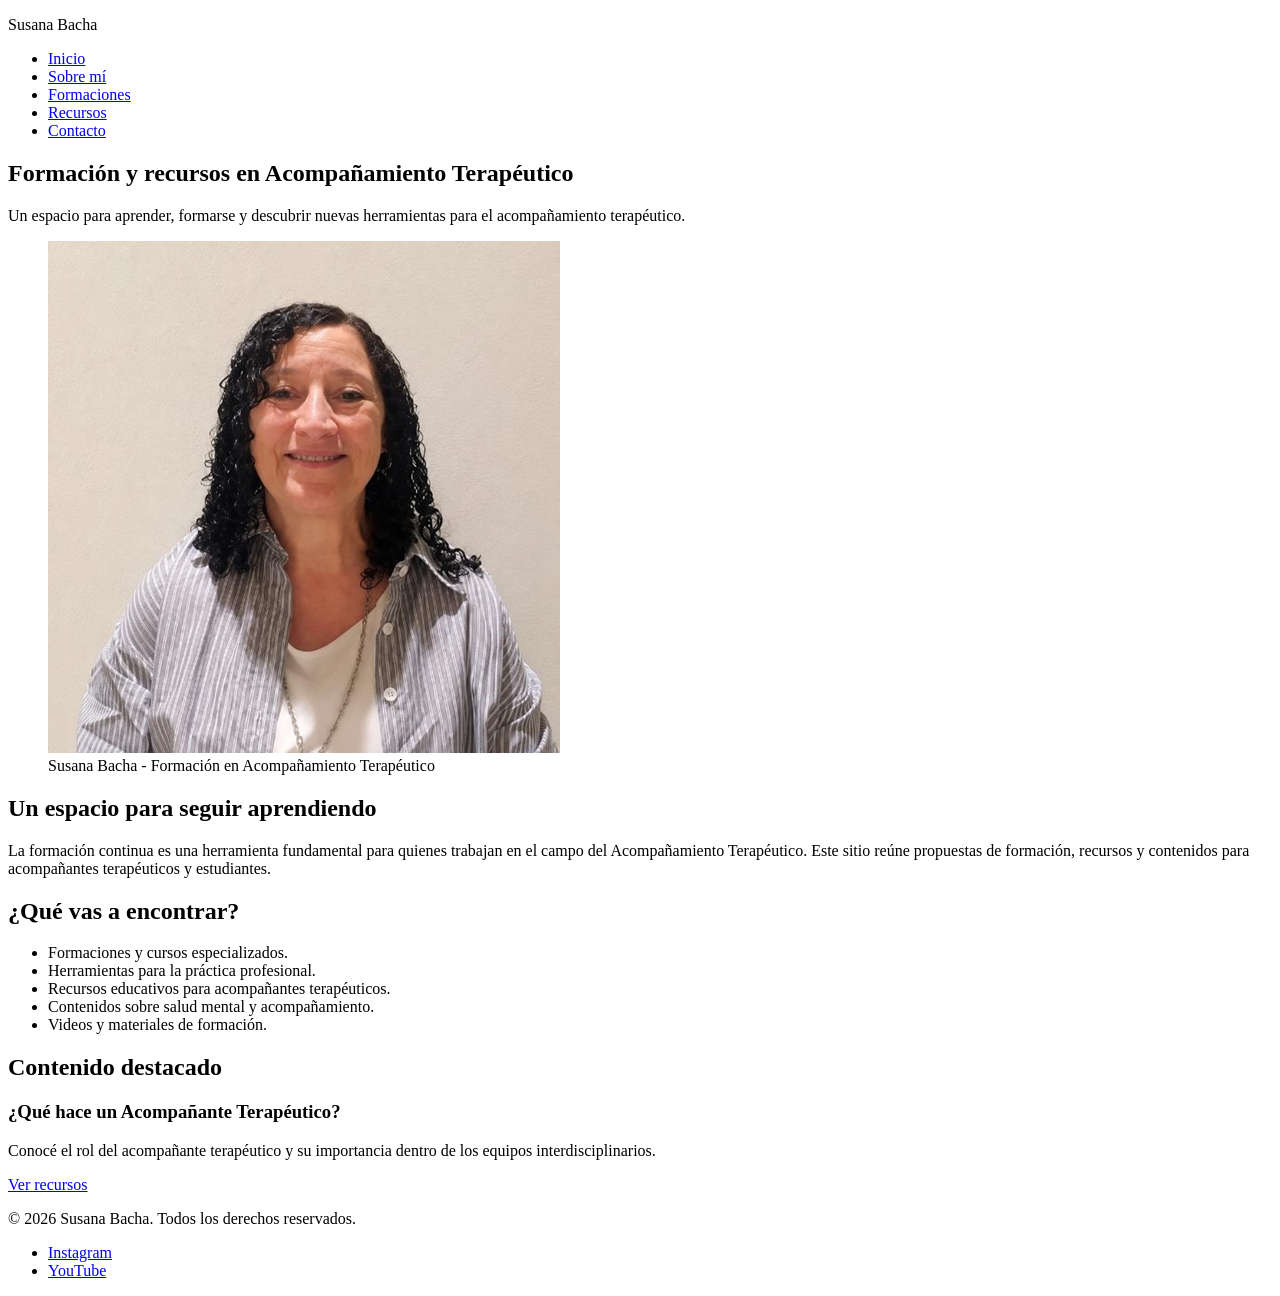
==== susanabacha/index.html @ c109ca4c "Add files via upload" ====
<!DOCTYPE html>
<html lang="es">

<head>
    <meta charset="UTF-8">
    <meta name="viewport" content="width=device-width, initial-scale=1.0">
    <meta name="description" content="Susana Bacha - Formación, recursos y contenidos sobre Acompañamiento Terapéutico.">
    <title>Susana Bacha | Acompañamiento Terapéutico</title>
</head>

<body>

    <header>

        <p>Susana Bacha</p>

        <nav>
            <ul>
                <li><a href="index.html">Inicio</a></li>
                <li><a href="pages/sobremi.html">Sobre mí</a></li>
                <li><a href="pages/formaciones.html">Formaciones</a></li>
                <li><a href="pages/recursos.html">Recursos</a></li>
                <li><a href="pages/contacto.html">Contacto</a></li>
            </ul>
        </nav>

    </header>

    <main>

        <section>
            <h1>Formación y recursos en Acompañamiento Terapéutico</h1>

            <p>
                Un espacio para aprender, formarse y descubrir nuevas
                herramientas para el acompañamiento terapéutico.
            </p>

            <figure>
                <img src="images/susanabacha.jpg"
                     alt="Susana Bacha, profesional dedicada a la formación en Acompañamiento Terapéutico">
                <figcaption>
                    Susana Bacha - Formación en Acompañamiento Terapéutico
                </figcaption>
            </figure>
        </section>


        <section>
            <h2>Un espacio para seguir aprendiendo</h2>

            <p>
                La formación continua es una herramienta fundamental para
                quienes trabajan en el campo del Acompañamiento Terapéutico.
                Este sitio reúne propuestas de formación, recursos y
                contenidos para acompañantes terapéuticos y estudiantes.
            </p>
        </section>


        <section>
            <h2>¿Qué vas a encontrar?</h2>

            <ul>
                <li>Formaciones y cursos especializados.</li>
                <li>Herramientas para la práctica profesional.</li>
                <li>Recursos educativos para acompañantes terapéuticos.</li>
                <li>Contenidos sobre salud mental y acompañamiento.</li>
                <li>Videos y materiales de formación.</li>
            </ul>
        </section>


        <section>

            <h2>Contenido destacado</h2>

            <article>
                <h3>¿Qué hace un Acompañante Terapéutico?</h3>

                <p>
                    Conocé el rol del acompañante terapéutico y su importancia
                    dentro de los equipos interdisciplinarios.
                </p>

                <a href="pages/recursos.html">Ver recursos</a>
            </article>

        </section>

    </main>


    <footer>

        <p>&copy; 2026 Susana Bacha. Todos los derechos reservados.</p>

        <nav>
            <ul>
                <li>
                    <a href="https://www.instagram.com/susana_bacha/" target="_blank">
                        Instagram
                    </a>
                </li>

                <li>
                    <a href="https://www.youtube.com/@susana_bacha" target="_blank">
                        YouTube
                    </a>
                </li>
            </ul>
        </nav>

    </footer>

</body>

</html>
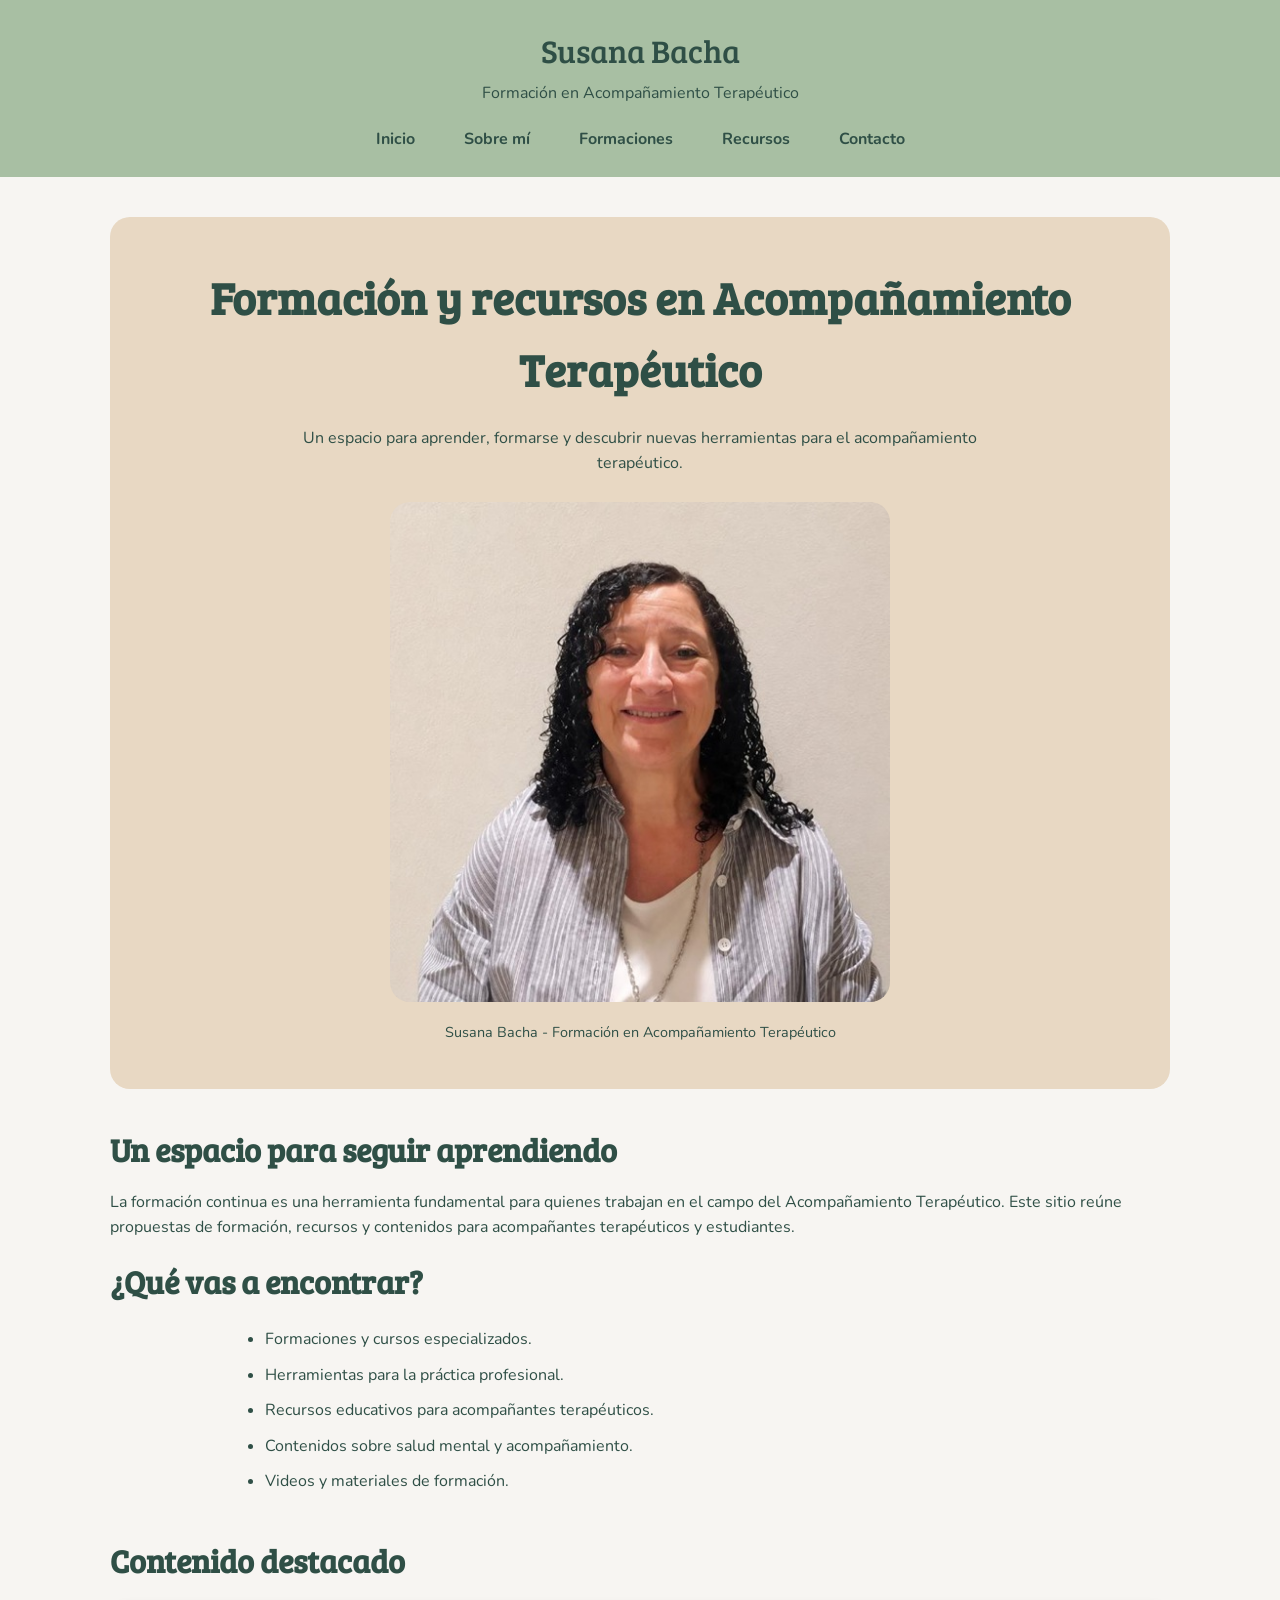
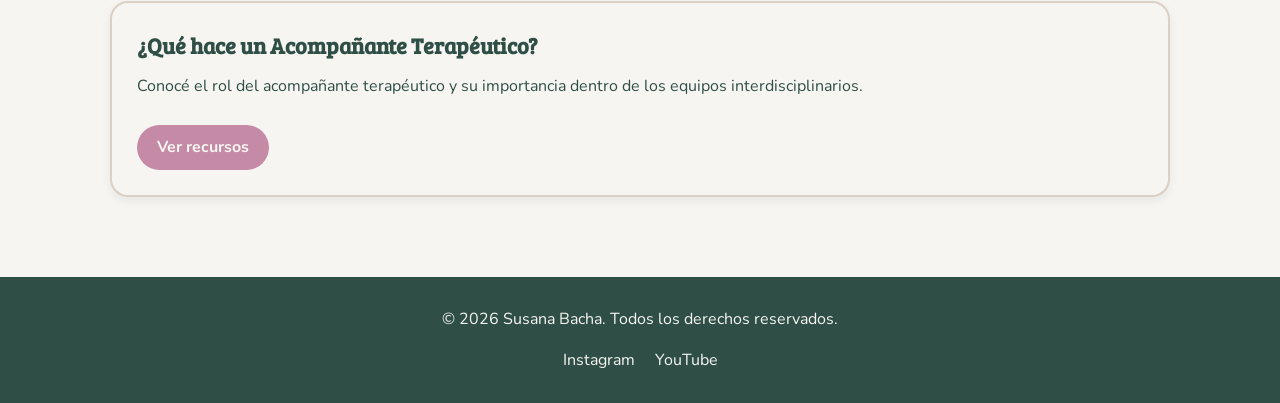
==== commit acc741a4: "Add files via upload" ====
--- a/susanabacha/index.html
+++ b/susanabacha/index.html
@@ -6,15 +6,21 @@
     <meta name="viewport" content="width=device-width, initial-scale=1.0">
     <meta name="description" content="Susana Bacha - Formación, recursos y contenidos sobre Acompañamiento Terapéutico.">
     <title>Susana Bacha | Acompañamiento Terapéutico</title>
+
+    <link rel="stylesheet" href="styles/styles.css">
 </head>
 
 <body>
 
-    <header>
+    <header class="site-header">
 
-        <p>Susana Bacha</p>
+        <p class="site-brand">Susana Bacha</p>
 
-        <nav>
+        <p class="site-tagline">
+            Formación en Acompañamiento Terapéutico
+        </p>
+
+        <nav class="main-nav">
             <ul>
                 <li><a href="index.html">Inicio</a></li>
                 <li><a href="pages/sobremi.html">Sobre mí</a></li>
@@ -26,9 +32,11 @@
 
     </header>
 
+
     <main>
 
-        <section>
+        <section class="hero">
+
             <h1>Formación y recursos en Acompañamiento Terapéutico</h1>
 
             <p>
@@ -39,14 +47,17 @@
             <figure>
                 <img src="images/susanabacha.jpg"
                      alt="Susana Bacha, profesional dedicada a la formación en Acompañamiento Terapéutico">
+
                 <figcaption>
                     Susana Bacha - Formación en Acompañamiento Terapéutico
                 </figcaption>
             </figure>
+
         </section>
 
 
         <section>
+
             <h2>Un espacio para seguir aprendiendo</h2>
 
             <p>
@@ -55,19 +66,22 @@
                 Este sitio reúne propuestas de formación, recursos y
                 contenidos para acompañantes terapéuticos y estudiantes.
             </p>
+
         </section>
 
 
         <section>
+
             <h2>¿Qué vas a encontrar?</h2>
 
-            <ul>
+            <ul class="feature-list">
                 <li>Formaciones y cursos especializados.</li>
                 <li>Herramientas para la práctica profesional.</li>
                 <li>Recursos educativos para acompañantes terapéuticos.</li>
                 <li>Contenidos sobre salud mental y acompañamiento.</li>
                 <li>Videos y materiales de formación.</li>
             </ul>
+
         </section>
 
 
@@ -75,7 +89,8 @@
 
             <h2>Contenido destacado</h2>
 
-            <article>
+            <article class="card">
+
                 <h3>¿Qué hace un Acompañante Terapéutico?</h3>
 
                 <p>
@@ -83,7 +98,10 @@
                     dentro de los equipos interdisciplinarios.
                 </p>
 
-                <a href="pages/recursos.html">Ver recursos</a>
+                <a class="button-link" href="pages/recursos.html">
+                    Ver recursos
+                </a>
+
             </article>
 
         </section>
@@ -91,7 +109,7 @@
     </main>
 
 
-    <footer>
+    <footer class="site-footer">
 
         <p>&copy; 2026 Susana Bacha. Todos los derechos reservados.</p>
 
--- a/susanabacha/styles/styles.css
+++ b/susanabacha/styles/styles.css
@@ -0,0 +1,295 @@
+/* =========================================
+   GOOGLE FONTS
+   ========================================= */
+
+@import url('https://fonts.googleapis.com/css2?family=Bree+Serif&family=Nunito:wght@400;600;700&display=swap');
+
+
+/* =========================================
+   VARIABLES DE COLOR
+   ========================================= */
+
+:root {
+    --verde-profundo: #2F4F46;
+    --verde-salvia: #A8BFA3;
+    --rosa-malva: #C58AA5;
+    --beige: #E8D8C3;
+    --blanco: #F7F5F2;
+    --arena: #DCCFC4;
+}
+
+
+/* =========================================
+   ESTILOS GENERALES
+   ========================================= */
+
+* {
+    box-sizing: border-box;
+    margin: 0;
+    padding: 0;
+}
+
+body {
+    font-family: 'Nunito', Arial, sans-serif;
+    background-color: var(--blanco);
+    color: var(--verde-profundo);
+    line-height: 1.6;
+}
+
+main {
+    max-width: 1100px;
+    margin: 0 auto;
+    padding: 40px 20px;
+}
+
+h1,
+h2,
+h3 {
+    font-family: 'Bree Serif', Georgia, serif;
+    color: var(--verde-profundo);
+}
+
+h1 {
+    font-size: 2.8rem;
+    margin-bottom: 20px;
+}
+
+h2 {
+    font-size: 2rem;
+    margin-bottom: 15px;
+}
+
+h3 {
+    font-size: 1.4rem;
+    margin-bottom: 10px;
+}
+
+p {
+    font-size: 1rem;
+    margin-bottom: 15px;
+}
+
+a {
+    color: var(--verde-profundo);
+    text-decoration: none;
+}
+
+a:hover {
+    color: var(--rosa-malva);
+}
+
+
+/* =========================================
+   HEADER
+   ========================================= */
+
+.site-header {
+    background-color: var(--verde-salvia);
+    padding: 25px 40px;
+    text-align: center;
+}
+
+.site-brand {
+    font-family: 'Bree Serif', Georgia, serif;
+    font-size: 2rem;
+    color: var(--verde-profundo);
+    margin-bottom: 5px;
+}
+
+.site-tagline {
+    font-size: 1rem;
+    color: var(--verde-profundo);
+}
+
+
+/* =========================================
+   NAVEGACIÓN
+   ========================================= */
+
+.main-nav {
+    margin-top: 20px;
+}
+
+.main-nav ul {
+    list-style: none;
+    display: flex;
+    justify-content: center;
+    gap: 25px;
+    flex-wrap: wrap;
+}
+
+.main-nav a {
+    font-weight: 700;
+    padding: 8px 12px;
+    border-radius: 8px;
+}
+
+.main-nav a:hover {
+    background-color: var(--beige);
+    color: var(--verde-profundo);
+}
+
+
+/* =========================================
+   HERO
+   ========================================= */
+
+.hero {
+    background-color: var(--beige);
+    padding: 45px;
+    margin-bottom: 35px;
+    border-radius: 20px;
+    text-align: center;
+}
+
+.hero p {
+    max-width: 750px;
+    margin: 0 auto 20px;
+}
+
+.hero figure {
+    margin-top: 25px;
+}
+
+.hero img {
+    width: 100%;
+    max-width: 500px;
+    border-radius: 20px;
+}
+
+.hero figcaption {
+    margin-top: 10px;
+    font-size: 0.9rem;
+}
+
+
+/* =========================================
+   LISTAS
+   ========================================= */
+
+.feature-list {
+    max-width: 800px;
+    margin: 20px auto 40px;
+    padding-left: 25px;
+}
+
+.feature-list li {
+    margin-bottom: 10px;
+}
+
+
+/* =========================================
+   TARJETAS
+   ========================================= */
+
+.card-container {
+    display: grid;
+    grid-template-columns: repeat(3, 1fr);
+    gap: 25px;
+    margin-top: 30px;
+}
+
+.card {
+    background-color: var(--blanco);
+    border: 2px solid var(--arena);
+    border-radius: 18px;
+    padding: 25px;
+    box-shadow: 0 4px 10px rgba(47, 79, 70, 0.08);
+}
+
+.card:hover {
+    transform: translateY(-3px);
+}
+
+.card p {
+    margin-bottom: 15px;
+}
+
+
+/* =========================================
+   BOTONES Y ENLACES DESTACADOS
+   ========================================= */
+
+.button-link {
+    display: inline-block;
+    background-color: var(--rosa-malva);
+    color: var(--blanco);
+    padding: 10px 20px;
+    border-radius: 25px;
+    font-weight: 700;
+    margin-top: 10px;
+}
+
+.button-link:hover {
+    background-color: var(--verde-profundo);
+    color: var(--blanco);
+}
+
+
+/* =========================================
+   FOOTER
+   ========================================= */
+
+.site-footer {
+    background-color: var(--verde-profundo);
+    color: var(--blanco);
+    padding: 30px 20px;
+    text-align: center;
+    margin-top: 40px;
+}
+
+.site-footer p {
+    margin-bottom: 15px;
+}
+
+.site-footer a {
+    color: var(--blanco);
+}
+
+.site-footer a:hover {
+    color: var(--rosa-malva);
+}
+
+.site-footer ul {
+    list-style: none;
+    display: flex;
+    justify-content: center;
+    gap: 20px;
+}
+
+
+/* =========================================
+   DISEÑO RESPONSIVE
+   ========================================= */
+
+@media (max-width: 768px) {
+
+    h1 {
+        font-size: 2.2rem;
+    }
+
+    h2 {
+        font-size: 1.7rem;
+    }
+
+    .site-header {
+        padding: 20px;
+    }
+
+    .main-nav ul {
+        flex-direction: column;
+        gap: 8px;
+    }
+
+    .hero {
+        padding: 30px 20px;
+    }
+
+    .card-container {
+        grid-template-columns: 1fr;
+    }
+
+    main {
+        padding: 25px 15px;
+    }
+}
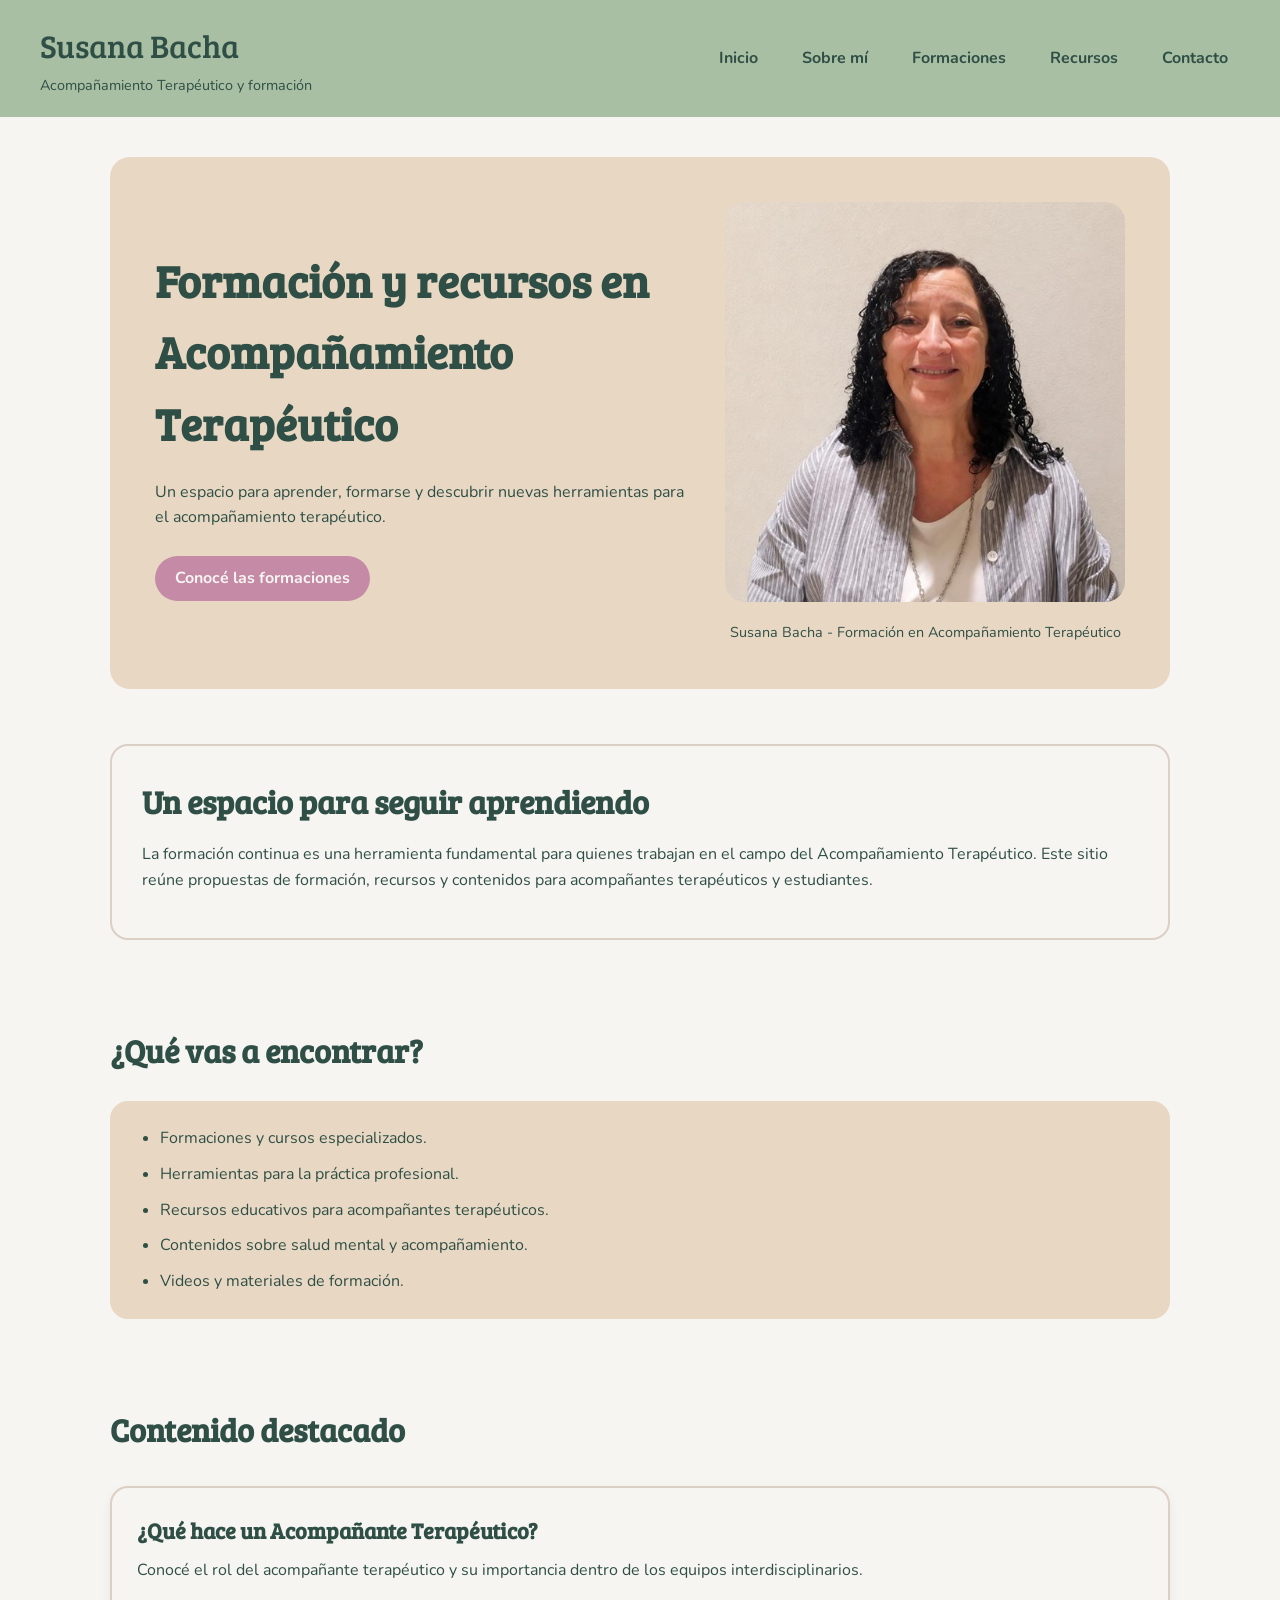
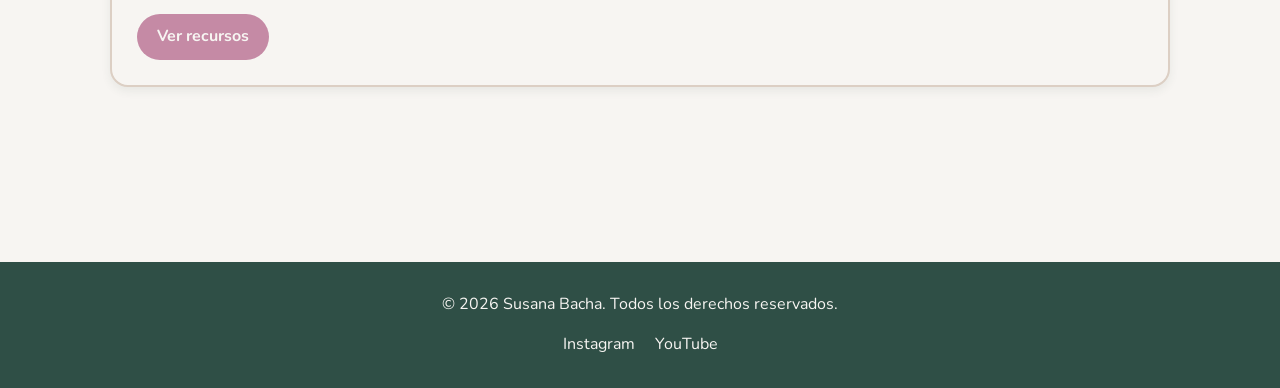
==== commit 6651f4cd: "Add files via upload" ====
--- a/susanabacha/index.html
+++ b/susanabacha/index.html
@@ -4,29 +4,47 @@
 <head>
     <meta charset="UTF-8">
     <meta name="viewport" content="width=device-width, initial-scale=1.0">
-    <meta name="description" content="Susana Bacha - Formación, recursos y contenidos sobre Acompañamiento Terapéutico.">
+
+    <meta name="description"
+        content="Susana Bacha - Formación, recursos y contenidos sobre Acompañamiento Terapéutico.">
+
+    <link rel="stylesheet" href="styles/styles.css">
+
     <title>Susana Bacha | Acompañamiento Terapéutico</title>
-
-    <link rel="stylesheet" href="styles/styles.css">
 </head>
 
 <body>
 
     <header class="site-header">
 
-        <p class="site-brand">Susana Bacha</p>
-
-        <p class="site-tagline">
-            Formación en Acompañamiento Terapéutico
-        </p>
+        <div class="header-brand">
+            <p class="site-brand">Susana Bacha</p>
+            <p class="site-tagline">
+                Acompañamiento Terapéutico y formación
+            </p>
+        </div>
 
         <nav class="main-nav">
             <ul>
-                <li><a href="index.html">Inicio</a></li>
-                <li><a href="pages/sobremi.html">Sobre mí</a></li>
-                <li><a href="pages/formaciones.html">Formaciones</a></li>
-                <li><a href="pages/recursos.html">Recursos</a></li>
-                <li><a href="pages/contacto.html">Contacto</a></li>
+                <li>
+                    <a href="index.html">Inicio</a>
+                </li>
+
+                <li>
+                    <a href="pages/sobremi.html">Sobre mí</a>
+                </li>
+
+                <li>
+                    <a href="pages/formaciones.html">Formaciones</a>
+                </li>
+
+                <li>
+                    <a href="pages/recursos.html">Recursos</a>
+                </li>
+
+                <li>
+                    <a href="pages/contacto.html">Contacto</a>
+                </li>
             </ul>
         </nav>
 
@@ -37,72 +55,126 @@
 
         <section class="hero">
 
-            <h1>Formación y recursos en Acompañamiento Terapéutico</h1>
-
-            <p>
-                Un espacio para aprender, formarse y descubrir nuevas
-                herramientas para el acompañamiento terapéutico.
-            </p>
+            <div class="hero-content">
+
+                <h1>
+                    Formación y recursos en Acompañamiento Terapéutico
+                </h1>
+
+                <p>
+                    Un espacio para aprender, formarse y descubrir nuevas
+                    herramientas para el acompañamiento terapéutico.
+                </p>
+
+                <a class="button-link" href="pages/formaciones.html">
+                    Conocé las formaciones
+                </a>
+
+            </div>
 
             <figure>
-                <img src="images/susanabacha.jpg"
-                     alt="Susana Bacha, profesional dedicada a la formación en Acompañamiento Terapéutico">
+
+                <img
+                    src="images/susanabacha.jpg"
+                    alt="Susana Bacha, profesional dedicada a la formación en Acompañamiento Terapéutico">
 
                 <figcaption>
                     Susana Bacha - Formación en Acompañamiento Terapéutico
                 </figcaption>
+
             </figure>
 
         </section>
 
 
-        <section>
-
-            <h2>Un espacio para seguir aprendiendo</h2>
-
-            <p>
-                La formación continua es una herramienta fundamental para
-                quienes trabajan en el campo del Acompañamiento Terapéutico.
-                Este sitio reúne propuestas de formación, recursos y
-                contenidos para acompañantes terapéuticos y estudiantes.
-            </p>
-
-        </section>
-
-
-        <section>
-
-            <h2>¿Qué vas a encontrar?</h2>
+        <section class="content-section">
+
+            <div class="section-content">
+
+                <h2>
+                    Un espacio para seguir aprendiendo
+                </h2>
+
+                <p>
+                    La formación continua es una herramienta fundamental
+                    para quienes trabajan en el campo del Acompañamiento
+                    Terapéutico. Este sitio reúne propuestas de formación,
+                    recursos y contenidos para acompañantes terapéuticos
+                    y estudiantes.
+                </p>
+
+            </div>
+
+        </section>
+
+
+        <section class="content-section">
+
+            <div class="section-heading">
+
+                <h2>
+                    ¿Qué vas a encontrar?
+                </h2>
+
+            </div>
 
             <ul class="feature-list">
-                <li>Formaciones y cursos especializados.</li>
-                <li>Herramientas para la práctica profesional.</li>
-                <li>Recursos educativos para acompañantes terapéuticos.</li>
-                <li>Contenidos sobre salud mental y acompañamiento.</li>
-                <li>Videos y materiales de formación.</li>
+
+                <li>
+                    Formaciones y cursos especializados.
+                </li>
+
+                <li>
+                    Herramientas para la práctica profesional.
+                </li>
+
+                <li>
+                    Recursos educativos para acompañantes terapéuticos.
+                </li>
+
+                <li>
+                    Contenidos sobre salud mental y acompañamiento.
+                </li>
+
+                <li>
+                    Videos y materiales de formación.
+                </li>
+
             </ul>
 
         </section>
 
 
-        <section>
-
-            <h2>Contenido destacado</h2>
-
-            <article class="card">
-
-                <h3>¿Qué hace un Acompañante Terapéutico?</h3>
-
-                <p>
-                    Conocé el rol del acompañante terapéutico y su importancia
-                    dentro de los equipos interdisciplinarios.
-                </p>
-
-                <a class="button-link" href="pages/recursos.html">
-                    Ver recursos
-                </a>
-
-            </article>
+        <section class="content-section">
+
+            <div class="section-heading">
+
+                <h2>
+                    Contenido destacado
+                </h2>
+
+            </div>
+
+            <div class="card-container">
+
+                <article class="card">
+
+                    <h3>
+                        ¿Qué hace un Acompañante Terapéutico?
+                    </h3>
+
+                    <p>
+                        Conocé el rol del acompañante terapéutico y su
+                        importancia dentro de los equipos interdisciplinarios.
+                    </p>
+
+                    <a class="button-link" href="pages/recursos.html">
+                        Ver recursos
+                    </a>
+
+                </article>
+
+            </div>
 
         </section>
 
@@ -111,22 +183,34 @@
 
     <footer class="site-footer">
 
-        <p>&copy; 2026 Susana Bacha. Todos los derechos reservados.</p>
+        <p>
+            &copy; 2026 Susana Bacha. Todos los derechos reservados.
+        </p>
 
         <nav>
+
             <ul>
-                <li>
-                    <a href="https://www.instagram.com/susana_bacha/" target="_blank">
+
+                <li>
+                    <a
+                        href="https://www.instagram.com/susana_bacha/"
+                        target="_blank"
+                        rel="noopener">
                         Instagram
                     </a>
                 </li>
 
                 <li>
-                    <a href="https://www.youtube.com/@susana_bacha" target="_blank">
+                    <a
+                        href="https://www.youtube.com/@susana_bacha"
+                        target="_blank"
+                        rel="noopener">
                         YouTube
                     </a>
                 </li>
+
             </ul>
+
         </nav>
 
     </footer>
--- a/susanabacha/styles/styles.css
+++ b/susanabacha/styles/styles.css
@@ -1,8 +1,15 @@
-/* =========================================
-   GOOGLE FONTS
-   ========================================= */
-
 @import url('https://fonts.googleapis.com/css2?family=Bree+Serif&family=Nunito:wght@400;600;700&display=swap');
+
+
+/* =========================================
+   RESET Y BOX MODEL
+   ========================================= */
+
+* {
+    margin: 0;
+    padding: 0;
+    box-sizing: border-box;
+}
 
 
 /* =========================================
@@ -23,12 +30,6 @@
    ESTILOS GENERALES
    ========================================= */
 
-* {
-    box-sizing: border-box;
-    margin: 0;
-    padding: 0;
-}
-
 body {
     font-family: 'Nunito', Arial, sans-serif;
     background-color: var(--blanco);
@@ -74,53 +75,65 @@
     text-decoration: none;
 }
 
-a:hover {
-    color: var(--rosa-malva);
-}
-
-
-/* =========================================
-   HEADER
+
+/* =========================================
+   HEADER Y NAVBAR - FLEXBOX
    ========================================= */
 
 .site-header {
     background-color: var(--verde-salvia);
-    padding: 25px 40px;
-    text-align: center;
+
+    padding: 20px 40px;
+
+    display: flex;
+    justify-content: space-between;
+    align-items: center;
+
+    gap: 30px;
+}
+
+.header-brand {
+    display: flex;
+    flex-direction: column;
+    gap: 3px;
 }
 
 .site-brand {
     font-family: 'Bree Serif', Georgia, serif;
     font-size: 2rem;
     color: var(--verde-profundo);
-    margin-bottom: 5px;
+    margin-bottom: 0;
 }
 
 .site-tagline {
-    font-size: 1rem;
-    color: var(--verde-profundo);
-}
-
-
-/* =========================================
-   NAVEGACIÓN
-   ========================================= */
-
-.main-nav {
-    margin-top: 20px;
-}
+    font-size: 0.9rem;
+    color: var(--verde-profundo);
+    margin-bottom: 0;
+}
+
+
+/* =========================================
+   NAVEGACIÓN - FLEXBOX
+   ========================================= */
 
 .main-nav ul {
     list-style: none;
-    display: flex;
-    justify-content: center;
-    gap: 25px;
-    flex-wrap: wrap;
+
+    display: flex;
+    justify-content: flex-end;
+    align-items: center;
+
+    gap: 20px;
 }
 
 .main-nav a {
+    display: block;
+
+    color: var(--verde-profundo);
     font-weight: 700;
+
     padding: 8px 12px;
+
     border-radius: 8px;
 }
 
@@ -131,29 +144,40 @@
 
 
 /* =========================================
-   HERO
+   HERO - FLEXBOX + BOX MODEL
    ========================================= */
 
 .hero {
     background-color: var(--beige);
+
     padding: 45px;
     margin-bottom: 35px;
+
     border-radius: 20px;
+
+    display: flex;
+    justify-content: space-between;
+    align-items: center;
+
+    gap: 40px;
+}
+
+.hero-content {
+    flex: 1;
+}
+
+.hero-content p {
+    max-width: 650px;
+}
+
+.hero figure {
+    flex: 0 1 400px;
     text-align: center;
-}
-
-.hero p {
-    max-width: 750px;
-    margin: 0 auto 20px;
-}
-
-.hero figure {
-    margin-top: 25px;
 }
 
 .hero img {
     width: 100%;
-    max-width: 500px;
+    max-width: 400px;
     border-radius: 20px;
 }
 
@@ -164,59 +188,105 @@
 
 
 /* =========================================
+   SECCIONES DE CONTENIDO
+   ========================================= */
+
+.content-section {
+    margin-bottom: 45px;
+    padding: 20px 0;
+}
+
+.section-content {
+    background-color: var(--blanco);
+
+    padding: 30px;
+
+    border-radius: 18px;
+
+    border: 2px solid var(--arena);
+}
+
+.section-heading {
+    margin-bottom: 25px;
+}
+
+
+/* =========================================
    LISTAS
    ========================================= */
 
 .feature-list {
-    max-width: 800px;
-    margin: 20px auto 40px;
-    padding-left: 25px;
+    background-color: var(--beige);
+
+    padding: 25px 30px 25px 50px;
+
+    border-radius: 18px;
+
+    margin-top: 20px;
 }
 
 .feature-list li {
     margin-bottom: 10px;
 }
 
-
-/* =========================================
-   TARJETAS
+.feature-list li:last-child {
+    margin-bottom: 0;
+}
+
+
+/* =========================================
+   TARJETAS - FLEXBOX
    ========================================= */
 
 .card-container {
-    display: grid;
-    grid-template-columns: repeat(3, 1fr);
+    display: flex;
+
+    justify-content: center;
+    align-items: center;
+
     gap: 25px;
-    margin-top: 30px;
+
+    margin: 30px 0;
 }
 
 .card {
+    flex: 1;
+
     background-color: var(--blanco);
+
     border: 2px solid var(--arena);
     border-radius: 18px;
+
     padding: 25px;
+
     box-shadow: 0 4px 10px rgba(47, 79, 70, 0.08);
+}
+
+.card p {
+    margin-bottom: 20px;
 }
 
 .card:hover {
     transform: translateY(-3px);
 }
 
-.card p {
-    margin-bottom: 15px;
-}
-
-
-/* =========================================
-   BOTONES Y ENLACES DESTACADOS
+
+/* =========================================
+   BOTONES
    ========================================= */
 
 .button-link {
     display: inline-block;
+
     background-color: var(--rosa-malva);
     color: var(--blanco);
+
     padding: 10px 20px;
+
     border-radius: 25px;
+
     font-weight: 700;
+
     margin-top: 10px;
 }
 
@@ -232,9 +302,13 @@
 
 .site-footer {
     background-color: var(--verde-profundo);
+
     color: var(--blanco);
+
     padding: 30px 20px;
+
     text-align: center;
+
     margin-top: 40px;
 }
 
@@ -252,8 +326,11 @@
 
 .site-footer ul {
     list-style: none;
+
     display: flex;
     justify-content: center;
+    align-items: center;
+
     gap: 20px;
 }
 
@@ -263,6 +340,44 @@
    ========================================= */
 
 @media (max-width: 768px) {
+
+    .site-header {
+        flex-direction: column;
+
+        justify-content: center;
+        align-items: center;
+
+        text-align: center;
+    }
+
+    .main-nav ul {
+        justify-content: center;
+        flex-wrap: wrap;
+    }
+
+    .hero {
+        flex-direction: column;
+
+        text-align: center;
+
+        padding: 30px 20px;
+    }
+
+    .hero figure {
+        flex-basis: auto;
+    }
+
+    .card-container {
+        flex-direction: column;
+    }
+
+    .card {
+        width: 100%;
+    }
+
+    main {
+        padding: 25px 15px;
+    }
 
     h1 {
         font-size: 2.2rem;
@@ -272,24 +387,7 @@
         font-size: 1.7rem;
     }
 
-    .site-header {
-        padding: 20px;
-    }
-
-    .main-nav ul {
-        flex-direction: column;
-        gap: 8px;
-    }
-
-    .hero {
-        padding: 30px 20px;
-    }
-
-    .card-container {
-        grid-template-columns: 1fr;
-    }
-
-    main {
-        padding: 25px 15px;
+    .site-footer ul {
+        flex-wrap: wrap;
     }
 }
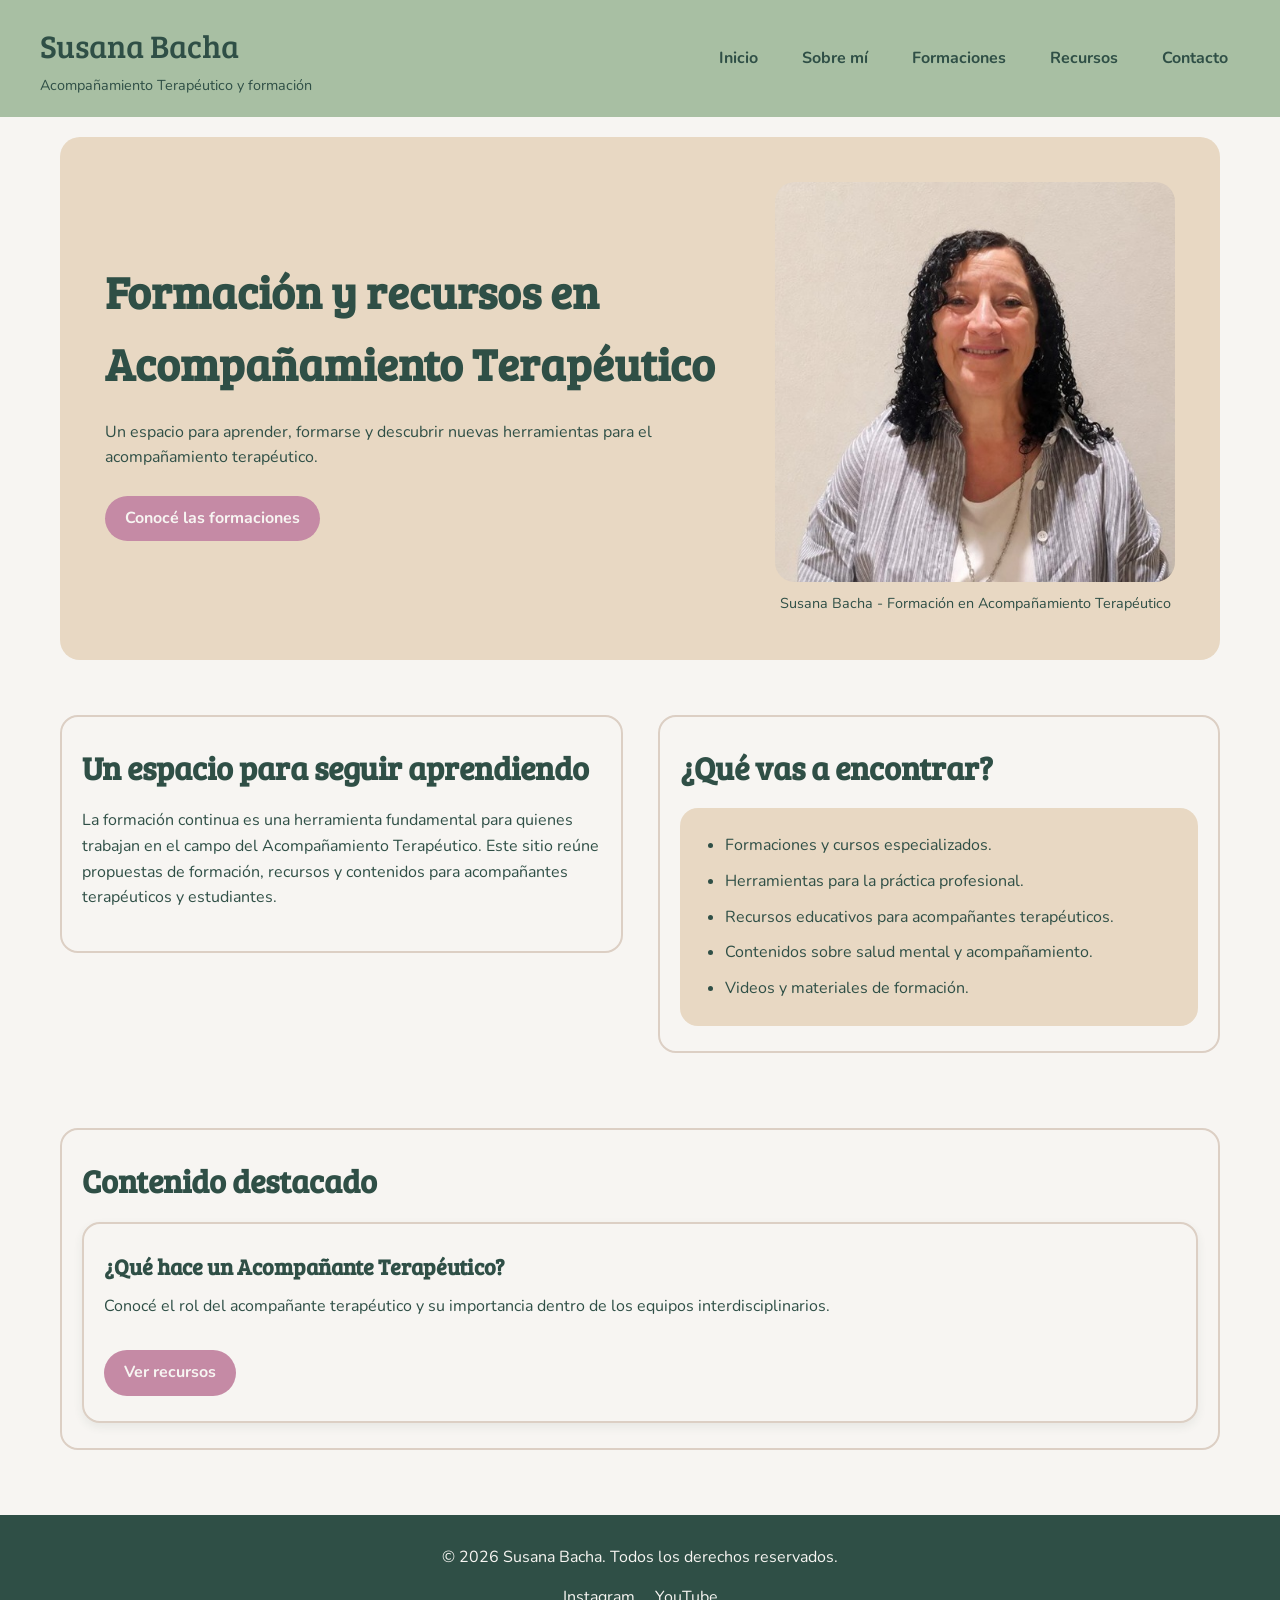
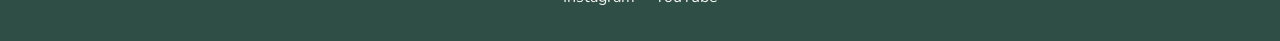
==== commit c5e476d0: "Add files via upload" ====
--- a/susanabacha/index.html
+++ b/susanabacha/index.html
@@ -19,6 +19,7 @@
 
         <div class="header-brand">
             <p class="site-brand">Susana Bacha</p>
+
             <p class="site-tagline">
                 Acompañamiento Terapéutico y formación
             </p>
@@ -51,7 +52,7 @@
     </header>
 
 
-    <main>
+    <main class="home-grid">
 
         <section class="hero">
 
@@ -87,7 +88,7 @@
         </section>
 
 
-        <section class="content-section">
+        <section class="content-section about-section">
 
             <div class="section-content">
 
@@ -108,71 +109,71 @@
         </section>
 
 
-        <section class="content-section">
-
-            <div class="section-heading">
+        <section class="content-section resources-section">
+
+            <div class="section-content">
 
                 <h2>
                     ¿Qué vas a encontrar?
                 </h2>
 
-            </div>
-
-            <ul class="feature-list">
-
-                <li>
-                    Formaciones y cursos especializados.
-                </li>
-
-                <li>
-                    Herramientas para la práctica profesional.
-                </li>
-
-                <li>
-                    Recursos educativos para acompañantes terapéuticos.
-                </li>
-
-                <li>
-                    Contenidos sobre salud mental y acompañamiento.
-                </li>
-
-                <li>
-                    Videos y materiales de formación.
-                </li>
-
-            </ul>
-
-        </section>
-
-
-        <section class="content-section">
-
-            <div class="section-heading">
+                <ul class="feature-list">
+
+                    <li>
+                        Formaciones y cursos especializados.
+                    </li>
+
+                    <li>
+                        Herramientas para la práctica profesional.
+                    </li>
+
+                    <li>
+                        Recursos educativos para acompañantes terapéuticos.
+                    </li>
+
+                    <li>
+                        Contenidos sobre salud mental y acompañamiento.
+                    </li>
+
+                    <li>
+                        Videos y materiales de formación.
+                    </li>
+
+                </ul>
+
+            </div>
+
+        </section>
+
+
+        <section class="content-section featured-section">
+
+            <div class="section-content">
 
                 <h2>
                     Contenido destacado
                 </h2>
 
-            </div>
-
-            <div class="card-container">
-
-                <article class="card">
-
-                    <h3>
-                        ¿Qué hace un Acompañante Terapéutico?
-                    </h3>
-
-                    <p>
-                        Conocé el rol del acompañante terapéutico y su
-                        importancia dentro de los equipos interdisciplinarios.
-                    </p>
-
-                    <a class="button-link" href="pages/recursos.html">
-                        Ver recursos
-                    </a>
-
-                </article>
+                <div class="card-container">
+
+                    <article class="card">
+
+                        <h3>
+                            ¿Qué hace un Acompañante Terapéutico?
+                        </h3>
+
+                        <p>
+                            Conocé el rol del acompañante terapéutico y su
+                            importancia dentro de los equipos interdisciplinarios.
+                        </p>
+
+                        <a class="button-link" href="pages/recursos.html">
+                            Ver recursos
+                        </a>
+
+                    </article>
+
+                </div>
 
             </div>
 
@@ -188,7 +189,6 @@
         </p>
 
         <nav>
-
             <ul>
 
                 <li>
@@ -210,7 +210,6 @@
                 </li>
 
             </ul>
-
         </nav>
 
     </footer>
--- a/susanabacha/styles/styles.css
+++ b/susanabacha/styles/styles.css
@@ -27,7 +27,7 @@
 
 
 /* =========================================
-   ESTILOS GENERALES
+   ESTILOS GENERALES - MOBILE FIRST
    ========================================= */
 
 body {
@@ -38,9 +38,8 @@
 }
 
 main {
-    max-width: 1100px;
-    margin: 0 auto;
-    padding: 40px 20px;
+    width: 100%;
+    padding: 20px;
 }
 
 h1,
@@ -51,12 +50,12 @@
 }
 
 h1 {
-    font-size: 2.8rem;
+    font-size: 2.2rem;
     margin-bottom: 20px;
 }
 
 h2 {
-    font-size: 2rem;
+    font-size: 1.8rem;
     margin-bottom: 15px;
 }
 
@@ -77,37 +76,46 @@
 
 
 /* =========================================
-   HEADER Y NAVBAR - FLEXBOX
+   HEADER - FLEXBOX
    ========================================= */
 
 .site-header {
     background-color: var(--verde-salvia);
 
-    padding: 20px 40px;
-
-    display: flex;
-    justify-content: space-between;
+    padding: 20px;
+
+    display: flex;
+    flex-direction: column;
+
+    justify-content: center;
     align-items: center;
 
-    gap: 30px;
+    gap: 20px;
 }
 
 .header-brand {
     display: flex;
     flex-direction: column;
+
+    align-items: center;
+
     gap: 3px;
 }
 
 .site-brand {
     font-family: 'Bree Serif', Georgia, serif;
     font-size: 2rem;
+
     color: var(--verde-profundo);
+
     margin-bottom: 0;
 }
 
 .site-tagline {
     font-size: 0.9rem;
+
     color: var(--verde-profundo);
+
     margin-bottom: 0;
 }
 
@@ -120,46 +128,127 @@
     list-style: none;
 
     display: flex;
-    justify-content: flex-end;
+    flex-direction: column;
+
+    justify-content: center;
     align-items: center;
 
-    gap: 20px;
+    gap: 10px;
 }
 
 .main-nav a {
     display: block;
 
+    padding: 8px 12px;
+
     color: var(--verde-profundo);
+
     font-weight: 700;
-
-    padding: 8px 12px;
 
     border-radius: 8px;
 }
 
 .main-nav a:hover {
     background-color: var(--beige);
-    color: var(--verde-profundo);
-}
-
-
-/* =========================================
-   HERO - FLEXBOX + BOX MODEL
+}
+
+
+/* =========================================
+   GRID PRINCIPAL - MOBILE FIRST
+   ========================================= */
+
+.home-grid {
+    display: grid;
+
+    grid-template-columns: 1fr;
+
+    grid-template-areas:
+        "hero"
+        "about"
+        "resources"
+        "featured";
+
+    gap: 25px;
+
+    width: 100%;
+}
+
+
+.formations-grid {
+    display: grid;
+
+    grid-template-columns: 1fr;
+
+    grid-template-areas:
+        "hero"
+        "intro"
+        "courses"
+        "benefits";
+
+    gap: 25px;
+
+    width: 100%;
+}
+
+
+/* =========================================
+   ÁREAS DEL GRID
+   ========================================= */
+
+.home-grid .hero {
+    grid-area: hero;
+}
+
+.about-section {
+    grid-area: about;
+}
+
+.resources-section {
+    grid-area: resources;
+}
+
+.featured-section {
+    grid-area: featured;
+}
+
+
+.formations-grid .hero {
+    grid-area: hero;
+}
+
+.formations-intro {
+    grid-area: intro;
+}
+
+.courses-section {
+    grid-area: courses;
+}
+
+.benefits-section {
+    grid-area: benefits;
+}
+
+
+/* =========================================
+   HERO - FLEXBOX
    ========================================= */
 
 .hero {
     background-color: var(--beige);
 
-    padding: 45px;
-    margin-bottom: 35px;
+    padding: 30px 20px;
 
     border-radius: 20px;
 
     display: flex;
-    justify-content: space-between;
+    flex-direction: column;
+
+    justify-content: center;
     align-items: center;
 
-    gap: 40px;
+    gap: 25px;
+
+    text-align: center;
 }
 
 .hero-content {
@@ -171,18 +260,24 @@
 }
 
 .hero figure {
-    flex: 0 1 400px;
-    text-align: center;
+    width: 100%;
+
+    display: flex;
+    flex-direction: column;
+
+    align-items: center;
+
+    gap: 10px;
 }
 
 .hero img {
     width: 100%;
     max-width: 400px;
+
     border-radius: 20px;
 }
 
 .hero figcaption {
-    margin-top: 10px;
     font-size: 0.9rem;
 }
 
@@ -192,22 +287,23 @@
    ========================================= */
 
 .content-section {
-    margin-bottom: 45px;
+    width: 100%;
+
     padding: 20px 0;
 }
 
 .section-content {
     background-color: var(--blanco);
 
-    padding: 30px;
+    padding: 25px 20px;
+
+    border: 2px solid var(--arena);
 
     border-radius: 18px;
-
-    border: 2px solid var(--arena);
 }
 
 .section-heading {
-    margin-bottom: 25px;
+    margin-bottom: 20px;
 }
 
 
@@ -218,19 +314,18 @@
 .feature-list {
     background-color: var(--beige);
 
-    padding: 25px 30px 25px 50px;
+    padding: 25px 25px 25px 45px;
 
     border-radius: 18px;
 
-    margin-top: 20px;
+    display: flex;
+    flex-direction: column;
+
+    gap: 10px;
 }
 
 .feature-list li {
-    margin-bottom: 10px;
-}
-
-.feature-list li:last-child {
-    margin-bottom: 0;
+    margin: 0;
 }
 
 
@@ -239,155 +334,224 @@
    ========================================= */
 
 .card-container {
+    display: flex;
+
+    flex-direction: column;
+
+    justify-content: center;
+    align-items: stretch;
+
+    gap: 20px;
+}
+
+.card {
+    flex: 1;
+
+    background-color: var(--blanco);
+
+    border: 2px solid var(--arena);
+
+    border-radius: 18px;
+
+    padding: 25px 20px;
+
+    box-shadow: 0 4px 10px rgba(47, 79, 70, 0.08);
+}
+
+.card p {
+    margin-bottom: 20px;
+}
+
+
+/* =========================================
+   BOTONES
+   ========================================= */
+
+.button-link {
+    display: inline-block;
+
+    background-color: var(--rosa-malva);
+
+    color: var(--blanco);
+
+    padding: 10px 20px;
+
+    border-radius: 25px;
+
+    font-weight: 700;
+
+    margin-top: 10px;
+}
+
+.button-link:hover {
+    background-color: var(--verde-profundo);
+
+    color: var(--blanco);
+}
+
+
+/* =========================================
+   FOOTER
+   ========================================= */
+
+.site-footer {
+    background-color: var(--verde-profundo);
+
+    color: var(--blanco);
+
+    padding: 30px 20px;
+
+    margin-top: 25px;
+
+    text-align: center;
+}
+
+.site-footer p {
+    margin-bottom: 15px;
+}
+
+.site-footer a {
+    color: var(--blanco);
+}
+
+.site-footer ul {
+    list-style: none;
+
     display: flex;
 
     justify-content: center;
     align-items: center;
 
-    gap: 25px;
-
-    margin: 30px 0;
-}
-
-.card {
-    flex: 1;
-
-    background-color: var(--blanco);
-
-    border: 2px solid var(--arena);
-    border-radius: 18px;
-
-    padding: 25px;
-
-    box-shadow: 0 4px 10px rgba(47, 79, 70, 0.08);
-}
-
-.card p {
-    margin-bottom: 20px;
-}
-
-.card:hover {
-    transform: translateY(-3px);
-}
-
-
-/* =========================================
-   BOTONES
-   ========================================= */
-
-.button-link {
-    display: inline-block;
-
-    background-color: var(--rosa-malva);
-    color: var(--blanco);
-
-    padding: 10px 20px;
-
-    border-radius: 25px;
-
-    font-weight: 700;
-
-    margin-top: 10px;
-}
-
-.button-link:hover {
-    background-color: var(--verde-profundo);
-    color: var(--blanco);
-}
-
-
-/* =========================================
-   FOOTER
-   ========================================= */
-
-.site-footer {
-    background-color: var(--verde-profundo);
-
-    color: var(--blanco);
-
-    padding: 30px 20px;
-
-    text-align: center;
-
-    margin-top: 40px;
-}
-
-.site-footer p {
-    margin-bottom: 15px;
-}
-
-.site-footer a {
-    color: var(--blanco);
-}
-
-.site-footer a:hover {
-    color: var(--rosa-malva);
-}
-
-.site-footer ul {
-    list-style: none;
-
-    display: flex;
-    justify-content: center;
-    align-items: center;
-
     gap: 20px;
 }
 
 
 /* =========================================
-   DISEÑO RESPONSIVE
-   ========================================= */
-
-@media (max-width: 768px) {
+   BREAKPOINT DESKTOP - 1024px
+   ========================================= */
+
+@media (min-width: 1024px) {
+
+    /* =====================================
+       NAVBAR DESKTOP
+       ===================================== */
 
     .site-header {
-        flex-direction: column;
+        padding: 20px 40px;
+
+        flex-direction: row;
+
+        justify-content: space-between;
+        align-items: center;
+
+        gap: 30px;
+    }
+
+    .header-brand {
+        align-items: flex-start;
+    }
+
+    .main-nav ul {
+        flex-direction: row;
+
+        justify-content: flex-end;
+        align-items: center;
+
+        gap: 20px;
+    }
+
+
+    /* =====================================
+       GRID DE INDEX
+       ===================================== */
+
+    .home-grid {
+
+        max-width: 1200px;
+
+        margin: 0 auto;
+
+        grid-template-columns: 1fr 1fr;
+
+        grid-template-areas:
+            "hero hero"
+            "about resources"
+            "featured featured";
+
+        gap: 35px;
+    }
+
+
+    /* =====================================
+       GRID DE FORMACIONES
+       ===================================== */
+
+    .formations-grid {
+
+        max-width: 1200px;
+
+        margin: 0 auto;
+
+        grid-template-columns: 1fr 1fr 1fr;
+
+        grid-template-areas:
+            "hero hero hero"
+            "intro intro intro"
+            "courses courses courses"
+            "benefits benefits benefits";
+
+        gap: 35px;
+    }
+
+
+    /* =====================================
+       HERO DESKTOP
+       ===================================== */
+
+    .hero {
+
+        flex-direction: row;
+
+        justify-content: space-between;
+        align-items: center;
+
+        padding: 45px;
+
+        gap: 50px;
+
+        text-align: left;
+    }
+
+    .hero figure {
+        flex: 0 1 400px;
+    }
+
+
+    /* =====================================
+       TARJETAS DESKTOP
+       ===================================== */
+
+    .card-container {
+
+        flex-direction: row;
 
         justify-content: center;
-        align-items: center;
-
-        text-align: center;
-    }
-
-    .main-nav ul {
-        justify-content: center;
-        flex-wrap: wrap;
-    }
-
-    .hero {
-        flex-direction: column;
-
-        text-align: center;
-
-        padding: 30px 20px;
-    }
-
-    .hero figure {
-        flex-basis: auto;
-    }
-
-    .card-container {
-        flex-direction: column;
-    }
-
-    .card {
-        width: 100%;
-    }
-
-    main {
-        padding: 25px 15px;
-    }
+        align-items: stretch;
+
+        gap: 25px;
+    }
+
+
+    /* =====================================
+       TIPOGRAFÍA DESKTOP
+       ===================================== */
 
     h1 {
-        font-size: 2.2rem;
+        font-size: 2.8rem;
     }
 
     h2 {
-        font-size: 1.7rem;
-    }
-
-    .site-footer ul {
-        flex-wrap: wrap;
-    }
+        font-size: 2rem;
+    }
+
 }
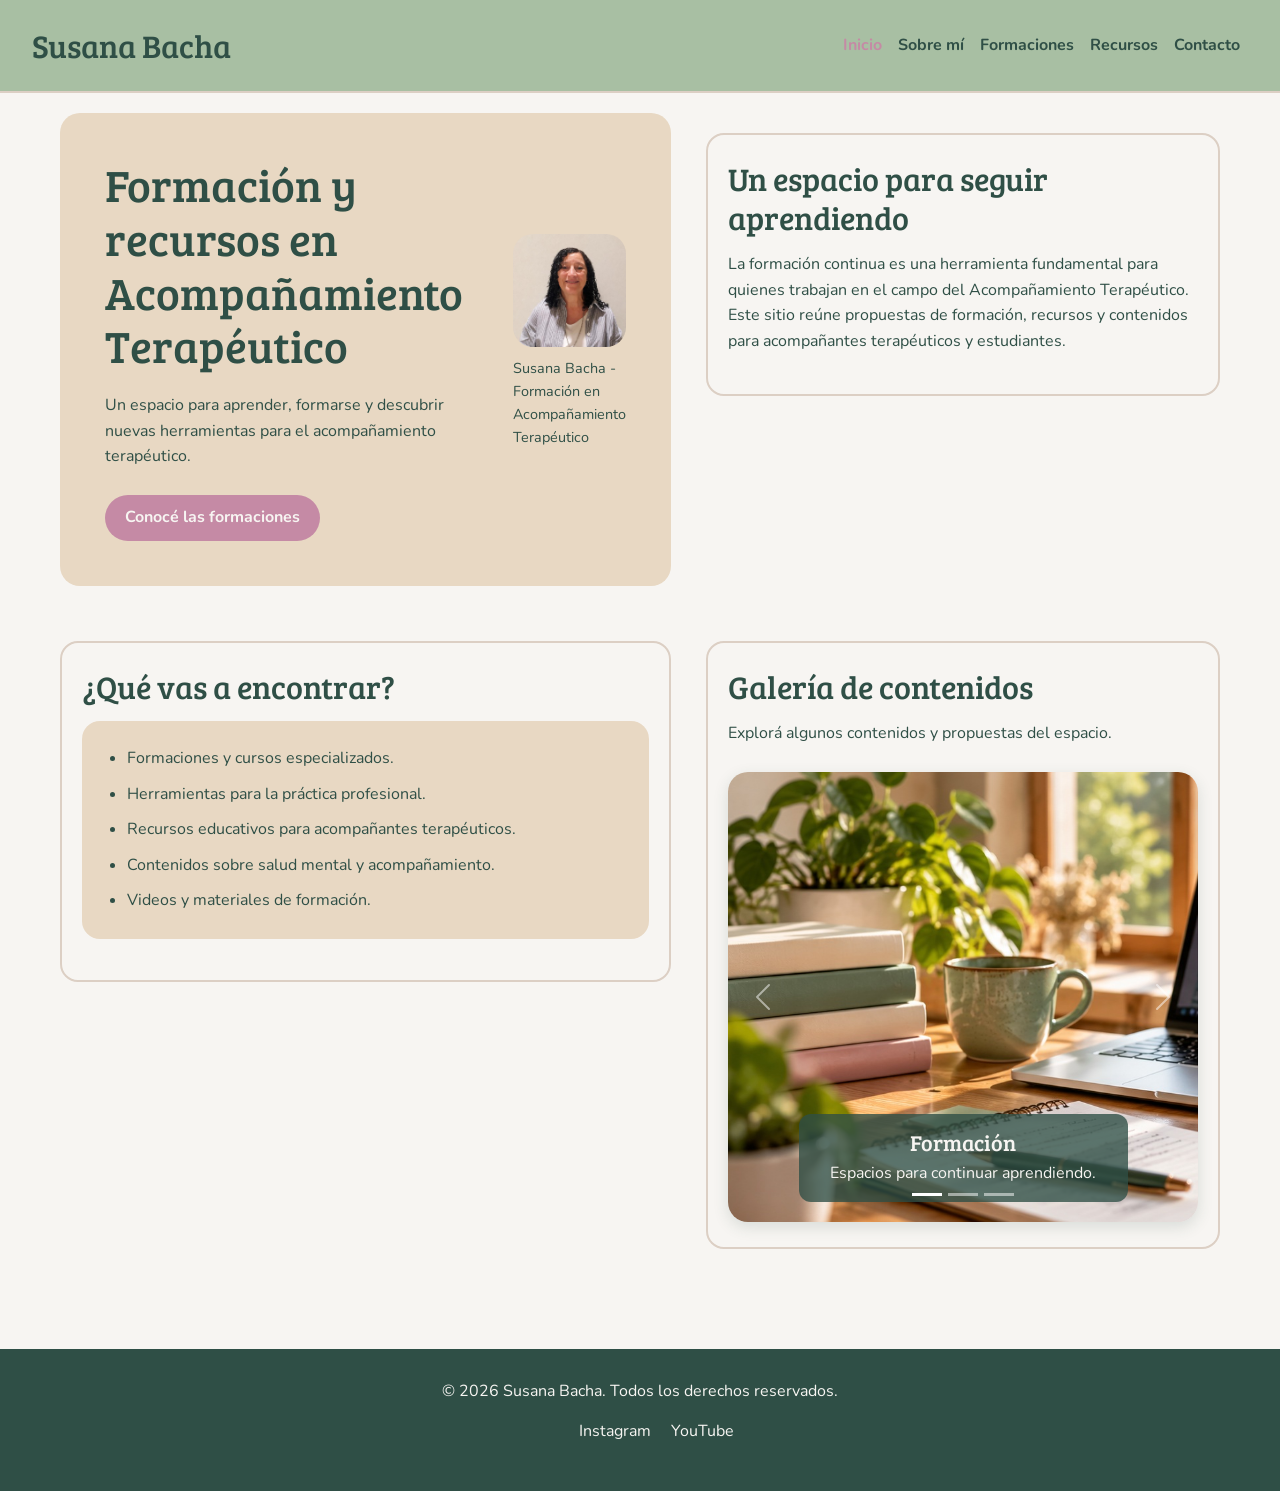
==== commit 74a34861: "Add files via upload" ====
--- a/susanabacha/index.html
+++ b/susanabacha/index.html
@@ -8,6 +8,12 @@
     <meta name="description"
         content="Susana Bacha - Formación, recursos y contenidos sobre Acompañamiento Terapéutico.">
 
+    <!-- Bootstrap CSS -->
+    <link
+        href="https://cdn.jsdelivr.net/npm/bootstrap@5.3.8/dist/css/bootstrap.min.css"
+        rel="stylesheet">
+
+    <!-- CSS propio -->
     <link rel="stylesheet" href="styles/styles.css">
 
     <title>Susana Bacha | Acompañamiento Terapéutico</title>
@@ -15,44 +21,75 @@
 
 <body>
 
-    <header class="site-header">
-
-        <div class="header-brand">
-            <p class="site-brand">Susana Bacha</p>
-
-            <p class="site-tagline">
-                Acompañamiento Terapéutico y formación
-            </p>
+    <!-- NAVBAR BOOTSTRAP -->
+
+    <nav class="navbar navbar-expand-lg site-navbar">
+
+        <div class="container-fluid">
+
+            <a class="navbar-brand site-brand" href="index.html">
+                Susana Bacha
+            </a>
+
+            <button
+                class="navbar-toggler"
+                type="button"
+                data-bs-toggle="collapse"
+                data-bs-target="#mainNavbar"
+                aria-controls="mainNavbar"
+                aria-expanded="false"
+                aria-label="Abrir navegación">
+
+                <span class="navbar-toggler-icon"></span>
+
+            </button>
+
+            <div class="collapse navbar-collapse" id="mainNavbar">
+
+                <ul class="navbar-nav ms-auto">
+
+                    <li class="nav-item">
+                        <a class="nav-link active" href="index.html">
+                            Inicio
+                        </a>
+                    </li>
+
+                    <li class="nav-item">
+                        <a class="nav-link" href="pages/sobremi.html">
+                            Sobre mí
+                        </a>
+                    </li>
+
+                    <li class="nav-item">
+                        <a class="nav-link" href="pages/formaciones.html">
+                            Formaciones
+                        </a>
+                    </li>
+
+                    <li class="nav-item">
+                        <a class="nav-link" href="pages/recursos.html">
+                            Recursos
+                        </a>
+                    </li>
+
+                    <li class="nav-item">
+                        <a class="nav-link" href="pages/contacto.html">
+                            Contacto
+                        </a>
+                    </li>
+
+                </ul>
+
+            </div>
+
         </div>
 
-        <nav class="main-nav">
-            <ul>
-                <li>
-                    <a href="index.html">Inicio</a>
-                </li>
-
-                <li>
-                    <a href="pages/sobremi.html">Sobre mí</a>
-                </li>
-
-                <li>
-                    <a href="pages/formaciones.html">Formaciones</a>
-                </li>
-
-                <li>
-                    <a href="pages/recursos.html">Recursos</a>
-                </li>
-
-                <li>
-                    <a href="pages/contacto.html">Contacto</a>
-                </li>
-            </ul>
-        </nav>
-
-    </header>
+    </nav>
 
 
     <main class="home-grid">
+
+        <!-- HERO -->
 
         <section class="hero">
 
@@ -67,7 +104,9 @@
                     herramientas para el acompañamiento terapéutico.
                 </p>
 
-                <a class="button-link" href="pages/formaciones.html">
+                <a
+                    class="button-link"
+                    href="pages/formaciones.html">
                     Conocé las formaciones
                 </a>
 
@@ -87,6 +126,8 @@
 
         </section>
 
+
+        <!-- SOBRE EL SITIO -->
 
         <section class="content-section about-section">
 
@@ -109,6 +150,8 @@
         </section>
 
 
+        <!-- RECURSOS -->
+
         <section class="content-section resources-section">
 
             <div class="section-content">
@@ -146,32 +189,166 @@
         </section>
 
 
+        <!-- CAROUSEL BOOTSTRAP -->
+
         <section class="content-section featured-section">
 
             <div class="section-content">
 
                 <h2>
-                    Contenido destacado
+                    Galería de contenidos
                 </h2>
 
-                <div class="card-container">
-
-                    <article class="card">
-
-                        <h3>
-                            ¿Qué hace un Acompañante Terapéutico?
-                        </h3>
-
-                        <p>
-                            Conocé el rol del acompañante terapéutico y su
-                            importancia dentro de los equipos interdisciplinarios.
-                        </p>
-
-                        <a class="button-link" href="pages/recursos.html">
-                            Ver recursos
-                        </a>
-
-                    </article>
+                <p>
+                    Explorá algunos contenidos y propuestas del espacio.
+                </p>
+
+
+                <div
+                    id="siteCarousel"
+                    class="carousel slide custom-carousel"
+                    data-bs-ride="carousel">
+
+                    <!-- Indicadores -->
+
+                    <div class="carousel-indicators">
+
+                        <button
+                            type="button"
+                            data-bs-target="#siteCarousel"
+                            data-bs-slide-to="0"
+                            class="active"
+                            aria-current="true"
+                            aria-label="Imagen 1">
+                        </button>
+
+                        <button
+                            type="button"
+                            data-bs-target="#siteCarousel"
+                            data-bs-slide-to="1"
+                            aria-label="Imagen 2">
+                        </button>
+
+                        <button
+                            type="button"
+                            data-bs-target="#siteCarousel"
+                            data-bs-slide-to="2"
+                            aria-label="Imagen 3">
+                        </button>
+
+                    </div>
+
+
+                    <!-- Imágenes -->
+
+                    <div class="carousel-inner">
+
+                        <div class="carousel-item active">
+
+                            <img
+                                src="images/carousel1.jpg"
+                                class="d-block w-100"
+                                alt="Material de formación">
+
+                            <div class="carousel-caption">
+
+                                <h3>
+                                    Formación
+                                </h3>
+
+                                <p>
+                                    Espacios para continuar aprendiendo.
+                                </p>
+
+                            </div>
+
+                        </div>
+
+
+                        <div class="carousel-item">
+
+                            <img
+                                src="images/carousel2.jpg"
+                                class="d-block w-100"
+                                alt="Recursos para acompañantes terapéuticos">
+
+                            <div class="carousel-caption">
+
+                                <h3>
+                                    Recursos
+                                </h3>
+
+                                <p>
+                                    Herramientas para la práctica profesional.
+                                </p>
+
+                            </div>
+
+                        </div>
+
+
+                        <div class="carousel-item">
+
+                            <img
+                                src="images/carousel3.jpg"
+                                class="d-block w-100"
+                                alt="Contenido sobre Acompañamiento Terapéutico">
+
+                            <div class="carousel-caption">
+
+                                <h3>
+                                    Acompañamiento
+                                </h3>
+
+                                <p>
+                                    Contenidos para acompañantes y estudiantes.
+                                </p>
+
+                            </div>
+
+                        </div>
+
+                    </div>
+
+
+                    <!-- Botón anterior -->
+
+                    <button
+                        class="carousel-control-prev"
+                        type="button"
+                        data-bs-target="#siteCarousel"
+                        data-bs-slide="prev">
+
+                        <span
+                            class="carousel-control-prev-icon"
+                            aria-hidden="true">
+                        </span>
+
+                        <span class="visually-hidden">
+                            Anterior
+                        </span>
+
+                    </button>
+
+
+                    <!-- Botón siguiente -->
+
+                    <button
+                        class="carousel-control-next"
+                        type="button"
+                        data-bs-target="#siteCarousel"
+                        data-bs-slide="next">
+
+                        <span
+                            class="carousel-control-next-icon"
+                            aria-hidden="true">
+                        </span>
+
+                        <span class="visually-hidden">
+                            Siguiente
+                        </span>
+
+                    </button>
 
                 </div>
 
@@ -189,6 +366,7 @@
         </p>
 
         <nav>
+
             <ul>
 
                 <li>
@@ -210,10 +388,17 @@
                 </li>
 
             </ul>
+
         </nav>
 
     </footer>
 
+
+    <!-- Bootstrap JS -->
+    <script
+        src="https://cdn.jsdelivr.net/npm/bootstrap@5.3.8/dist/js/bootstrap.bundle.min.js">
+    </script>
+
 </body>
 
 </html>
--- a/susanabacha/styles/styles.css
+++ b/susanabacha/styles/styles.css
@@ -13,7 +13,7 @@
 
 
 /* =========================================
-   VARIABLES DE COLOR
+   VARIABLES
    ========================================= */
 
 :root {
@@ -27,18 +27,22 @@
 
 
 /* =========================================
-   ESTILOS GENERALES - MOBILE FIRST
+   ESTILOS GENERALES
    ========================================= */
 
 body {
     font-family: 'Nunito', Arial, sans-serif;
+
     background-color: var(--blanco);
+
     color: var(--verde-profundo);
+
     line-height: 1.6;
 }
 
 main {
     width: 100%;
+
     padding: 20px;
 }
 
@@ -46,145 +50,162 @@
 h2,
 h3 {
     font-family: 'Bree Serif', Georgia, serif;
+
     color: var(--verde-profundo);
 }
 
 h1 {
     font-size: 2.2rem;
+
     margin-bottom: 20px;
 }
 
 h2 {
     font-size: 1.8rem;
+
     margin-bottom: 15px;
 }
 
 h3 {
     font-size: 1.4rem;
+
     margin-bottom: 10px;
 }
 
 p {
     font-size: 1rem;
+
     margin-bottom: 15px;
 }
 
 a {
-    color: var(--verde-profundo);
     text-decoration: none;
 }
 
 
 /* =========================================
-   HEADER - FLEXBOX
-   ========================================= */
-
-.site-header {
+   NAVBAR BOOTSTRAP PERSONALIZADA
+   ========================================= */
+
+.site-navbar {
     background-color: var(--verde-salvia);
 
-    padding: 20px;
-
-    display: flex;
-    flex-direction: column;
-
-    justify-content: center;
-    align-items: center;
-
-    gap: 20px;
-}
-
-.header-brand {
-    display: flex;
-    flex-direction: column;
-
-    align-items: center;
-
-    gap: 3px;
+    padding: 15px 20px;
+
+    border-bottom: 2px solid var(--arena);
 }
 
 .site-brand {
     font-family: 'Bree Serif', Georgia, serif;
+
     font-size: 2rem;
 
+    color: var(--verde-profundo) !important;
+}
+
+.site-navbar .nav-link {
     color: var(--verde-profundo);
 
-    margin-bottom: 0;
-}
-
-.site-tagline {
-    font-size: 0.9rem;
+    font-weight: 700;
+
+    padding: 8px 12px;
+
+    border-radius: 8px;
+
+    transition:
+        background-color 0.3s ease,
+        color 0.3s ease,
+        transform 0.2s ease;
+}
+
+
+/* =========================================
+   NAVBAR - HOVER
+   ========================================= */
+
+.site-navbar .nav-link:hover {
+    background-color: var(--beige);
+
+    color: var(--rosa-malva);
+
+    transform: translateY(-2px);
+}
+
+
+/* =========================================
+   NAVBAR - FOCUS
+   ========================================= */
+
+.site-navbar .nav-link:focus {
+    background-color: var(--beige);
 
     color: var(--verde-profundo);
 
-    margin-bottom: 0;
-}
-
-
-/* =========================================
-   NAVEGACIÓN - FLEXBOX
-   ========================================= */
-
-.main-nav ul {
-    list-style: none;
-
-    display: flex;
-    flex-direction: column;
-
-    justify-content: center;
-    align-items: center;
-
-    gap: 10px;
-}
-
-.main-nav a {
-    display: block;
-
-    padding: 8px 12px;
-
-    color: var(--verde-profundo);
-
-    font-weight: 700;
-
-    border-radius: 8px;
-}
-
-.main-nav a:hover {
+    outline: 2px solid var(--rosa-malva);
+
+    outline-offset: 2px;
+}
+
+
+/* =========================================
+   NAVBAR - ACTIVE
+   ========================================= */
+
+.site-navbar .nav-link:active {
+    background-color: var(--rosa-malva);
+
+    color: var(--blanco);
+}
+
+
+/* =========================================
+   NAVBAR - ESTADO ACTIVO
+   ========================================= */
+
+.site-navbar .nav-link.active {
+    color: var(--rosa-malva);
+}
+
+
+/* =========================================
+   BOTÓN HAMBURGUESA
+   ========================================= */
+
+.site-navbar .navbar-toggler {
+    border: 2px solid var(--verde-profundo);
+
+    padding: 8px;
+
+    transition:
+        background-color 0.3s ease,
+        transform 0.2s ease;
+}
+
+.site-navbar .navbar-toggler:hover {
     background-color: var(--beige);
-}
-
-
-/* =========================================
-   GRID PRINCIPAL - MOBILE FIRST
-   ========================================= */
-
-.home-grid {
-    display: grid;
-
-    grid-template-columns: 1fr;
-
-    grid-template-areas:
-        "hero"
-        "about"
-        "resources"
-        "featured";
-
-    gap: 25px;
-
-    width: 100%;
-}
-
-
+
+    transform: scale(1.05);
+}
+
+.site-navbar .navbar-toggler:focus {
+    box-shadow: 0 0 0 3px rgba(197, 138, 165, 0.35);
+}
+
+.site-navbar .navbar-toggler:active {
+    background-color: var(--rosa-malva);
+}
+
+
+/* =========================================
+   GRID PRINCIPAL
+   ========================================= */
+
+.home-grid,
 .formations-grid {
     display: grid;
 
     grid-template-columns: 1fr;
 
-    grid-template-areas:
-        "hero"
-        "intro"
-        "courses"
-        "benefits";
-
     gap: 25px;
 
     width: 100%;
@@ -192,45 +213,7 @@
 
 
 /* =========================================
-   ÁREAS DEL GRID
-   ========================================= */
-
-.home-grid .hero {
-    grid-area: hero;
-}
-
-.about-section {
-    grid-area: about;
-}
-
-.resources-section {
-    grid-area: resources;
-}
-
-.featured-section {
-    grid-area: featured;
-}
-
-
-.formations-grid .hero {
-    grid-area: hero;
-}
-
-.formations-intro {
-    grid-area: intro;
-}
-
-.courses-section {
-    grid-area: courses;
-}
-
-.benefits-section {
-    grid-area: benefits;
-}
-
-
-/* =========================================
-   HERO - FLEXBOX
+   HERO
    ========================================= */
 
 .hero {
@@ -241,9 +224,11 @@
     border-radius: 20px;
 
     display: flex;
+
     flex-direction: column;
 
     justify-content: center;
+
     align-items: center;
 
     gap: 25px;
@@ -263,6 +248,7 @@
     width: 100%;
 
     display: flex;
+
     flex-direction: column;
 
     align-items: center;
@@ -272,6 +258,7 @@
 
 .hero img {
     width: 100%;
+
     max-width: 400px;
 
     border-radius: 20px;
@@ -283,7 +270,7 @@
 
 
 /* =========================================
-   SECCIONES DE CONTENIDO
+   SECCIONES
    ========================================= */
 
 .content-section {
@@ -319,6 +306,7 @@
     border-radius: 18px;
 
     display: flex;
+
     flex-direction: column;
 
     gap: 10px;
@@ -330,7 +318,7 @@
 
 
 /* =========================================
-   TARJETAS - FLEXBOX
+   TARJETAS
    ========================================= */
 
 .card-container {
@@ -339,6 +327,7 @@
     flex-direction: column;
 
     justify-content: center;
+
     align-items: stretch;
 
     gap: 20px;
@@ -355,11 +344,39 @@
 
     padding: 25px 20px;
 
-    box-shadow: 0 4px 10px rgba(47, 79, 70, 0.08);
-}
-
-.card p {
-    margin-bottom: 20px;
+    box-shadow:
+        0 4px 10px rgba(47, 79, 70, 0.08);
+
+    transition:
+        transform 0.3s ease,
+        box-shadow 0.3s ease,
+        border-color 0.3s ease;
+}
+
+
+/* =========================================
+   TARJETAS - HOVER
+   ========================================= */
+
+.card:hover {
+    transform: translateY(-5px);
+
+    border-color: var(--rosa-malva);
+
+    box-shadow:
+        0 8px 20px rgba(47, 79, 70, 0.15);
+}
+
+
+/* =========================================
+   TARJETAS - FOCUS
+   ========================================= */
+
+.card:focus-within {
+    border-color: var(--rosa-malva);
+
+    box-shadow:
+        0 0 0 4px rgba(197, 138, 165, 0.2);
 }
 
 
@@ -381,12 +398,159 @@
     font-weight: 700;
 
     margin-top: 10px;
-}
+
+    transition:
+        background-color 0.3s ease,
+        color 0.3s ease,
+        transform 0.2s ease,
+        box-shadow 0.3s ease;
+}
+
+
+/* =========================================
+   BOTONES - HOVER
+   ========================================= */
 
 .button-link:hover {
     background-color: var(--verde-profundo);
 
     color: var(--blanco);
+
+    transform: translateY(-2px);
+
+    box-shadow:
+        0 5px 12px rgba(47, 79, 70, 0.2);
+}
+
+
+/* =========================================
+   BOTONES - FOCUS
+   ========================================= */
+
+.button-link:focus {
+    background-color: var(--verde-profundo);
+
+    color: var(--blanco);
+
+    outline: 3px solid var(--rosa-malva);
+
+    outline-offset: 3px;
+}
+
+
+/* =========================================
+   BOTONES - ACTIVE
+   ========================================= */
+
+.button-link:active {
+    background-color: var(--rosa-malva);
+
+    color: var(--blanco);
+
+    transform: translateY(1px);
+
+    box-shadow: none;
+}
+
+
+/* =========================================
+   CAROUSEL BOOTSTRAP
+   ========================================= */
+
+.custom-carousel {
+    max-width: 900px;
+
+    margin: 25px auto 0;
+
+    overflow: hidden;
+
+    border-radius: 20px;
+
+    box-shadow:
+        0 5px 15px rgba(47, 79, 70, 0.15);
+}
+
+.custom-carousel .carousel-item img {
+    width: 100%;
+
+    height: 350px;
+
+    object-fit: cover;
+}
+
+
+/* =========================================
+   CAROUSEL CAPTIONS
+   ========================================= */
+
+.custom-carousel .carousel-caption {
+    background-color: rgba(47, 79, 70, 0.78);
+
+    padding: 15px;
+
+    border-radius: 12px;
+}
+
+.custom-carousel .carousel-caption h3 {
+    color: var(--blanco);
+
+    margin-bottom: 5px;
+}
+
+.custom-carousel .carousel-caption p {
+    color: var(--blanco);
+
+    margin-bottom: 0;
+}
+
+
+/* =========================================
+   CAROUSEL - CONTROLES
+   ========================================= */
+
+.custom-carousel .carousel-control-prev,
+.custom-carousel .carousel-control-next {
+    transition:
+        background-color 0.3s ease,
+        opacity 0.3s ease;
+}
+
+.custom-carousel .carousel-control-prev:hover,
+.custom-carousel .carousel-control-next:hover {
+    background-color: rgba(47, 79, 70, 0.2);
+}
+
+.custom-carousel .carousel-control-prev:focus,
+.custom-carousel .carousel-control-next:focus {
+    outline: 3px solid var(--rosa-malva);
+
+    outline-offset: -3px;
+}
+
+.custom-carousel .carousel-control-prev:active,
+.custom-carousel .carousel-control-next:active {
+    background-color: rgba(197, 138, 165, 0.5);
+}
+
+
+/* =========================================
+   CAROUSEL - INDICADORES
+   ========================================= */
+
+.custom-carousel .carousel-indicators button {
+    transition:
+        opacity 0.3s ease,
+        transform 0.2s ease;
+}
+
+.custom-carousel .carousel-indicators button:hover {
+    transform: scale(1.2);
+}
+
+.custom-carousel .carousel-indicators button:focus {
+    outline: 2px solid var(--rosa-malva);
+
+    outline-offset: 3px;
 }
 
 
@@ -412,6 +576,26 @@
 
 .site-footer a {
     color: var(--blanco);
+
+    transition:
+        color 0.3s ease,
+        transform 0.2s ease;
+}
+
+.site-footer a:hover {
+    color: var(--rosa-malva);
+}
+
+.site-footer a:focus {
+    color: var(--rosa-malva);
+
+    outline: 2px solid var(--rosa-malva);
+
+    outline-offset: 3px;
+}
+
+.site-footer a:active {
+    color: var(--beige);
 }
 
 .site-footer ul {
@@ -420,6 +604,7 @@
     display: flex;
 
     justify-content: center;
+
     align-items: center;
 
     gap: 20px;
@@ -427,46 +612,12 @@
 
 
 /* =========================================
-   BREAKPOINT DESKTOP - 1024px
+   RESPONSIVE DESKTOP
    ========================================= */
 
 @media (min-width: 1024px) {
 
-    /* =====================================
-       NAVBAR DESKTOP
-       ===================================== */
-
-    .site-header {
-        padding: 20px 40px;
-
-        flex-direction: row;
-
-        justify-content: space-between;
-        align-items: center;
-
-        gap: 30px;
-    }
-
-    .header-brand {
-        align-items: flex-start;
-    }
-
-    .main-nav ul {
-        flex-direction: row;
-
-        justify-content: flex-end;
-        align-items: center;
-
-        gap: 20px;
-    }
-
-
-    /* =====================================
-       GRID DE INDEX
-       ===================================== */
-
     .home-grid {
-
         max-width: 1200px;
 
         margin: 0 auto;
@@ -482,12 +633,7 @@
     }
 
 
-    /* =====================================
-       GRID DE FORMACIONES
-       ===================================== */
-
     .formations-grid {
-
         max-width: 1200px;
 
         margin: 0 auto;
@@ -504,15 +650,11 @@
     }
 
 
-    /* =====================================
-       HERO DESKTOP
-       ===================================== */
-
     .hero {
-
         flex-direction: row;
 
         justify-content: space-between;
+
         align-items: center;
 
         padding: 45px;
@@ -521,37 +663,36 @@
 
         text-align: left;
     }
+
 
     .hero figure {
         flex: 0 1 400px;
     }
 
 
-    /* =====================================
-       TARJETAS DESKTOP
-       ===================================== */
-
     .card-container {
-
         flex-direction: row;
 
         justify-content: center;
+
         align-items: stretch;
 
         gap: 25px;
     }
 
-
-    /* =====================================
-       TIPOGRAFÍA DESKTOP
-       ===================================== */
 
     h1 {
         font-size: 2.8rem;
     }
 
+
     h2 {
         font-size: 2rem;
     }
 
+
+    .custom-carousel .carousel-item img {
+        height: 450px;
+    }
+
 }
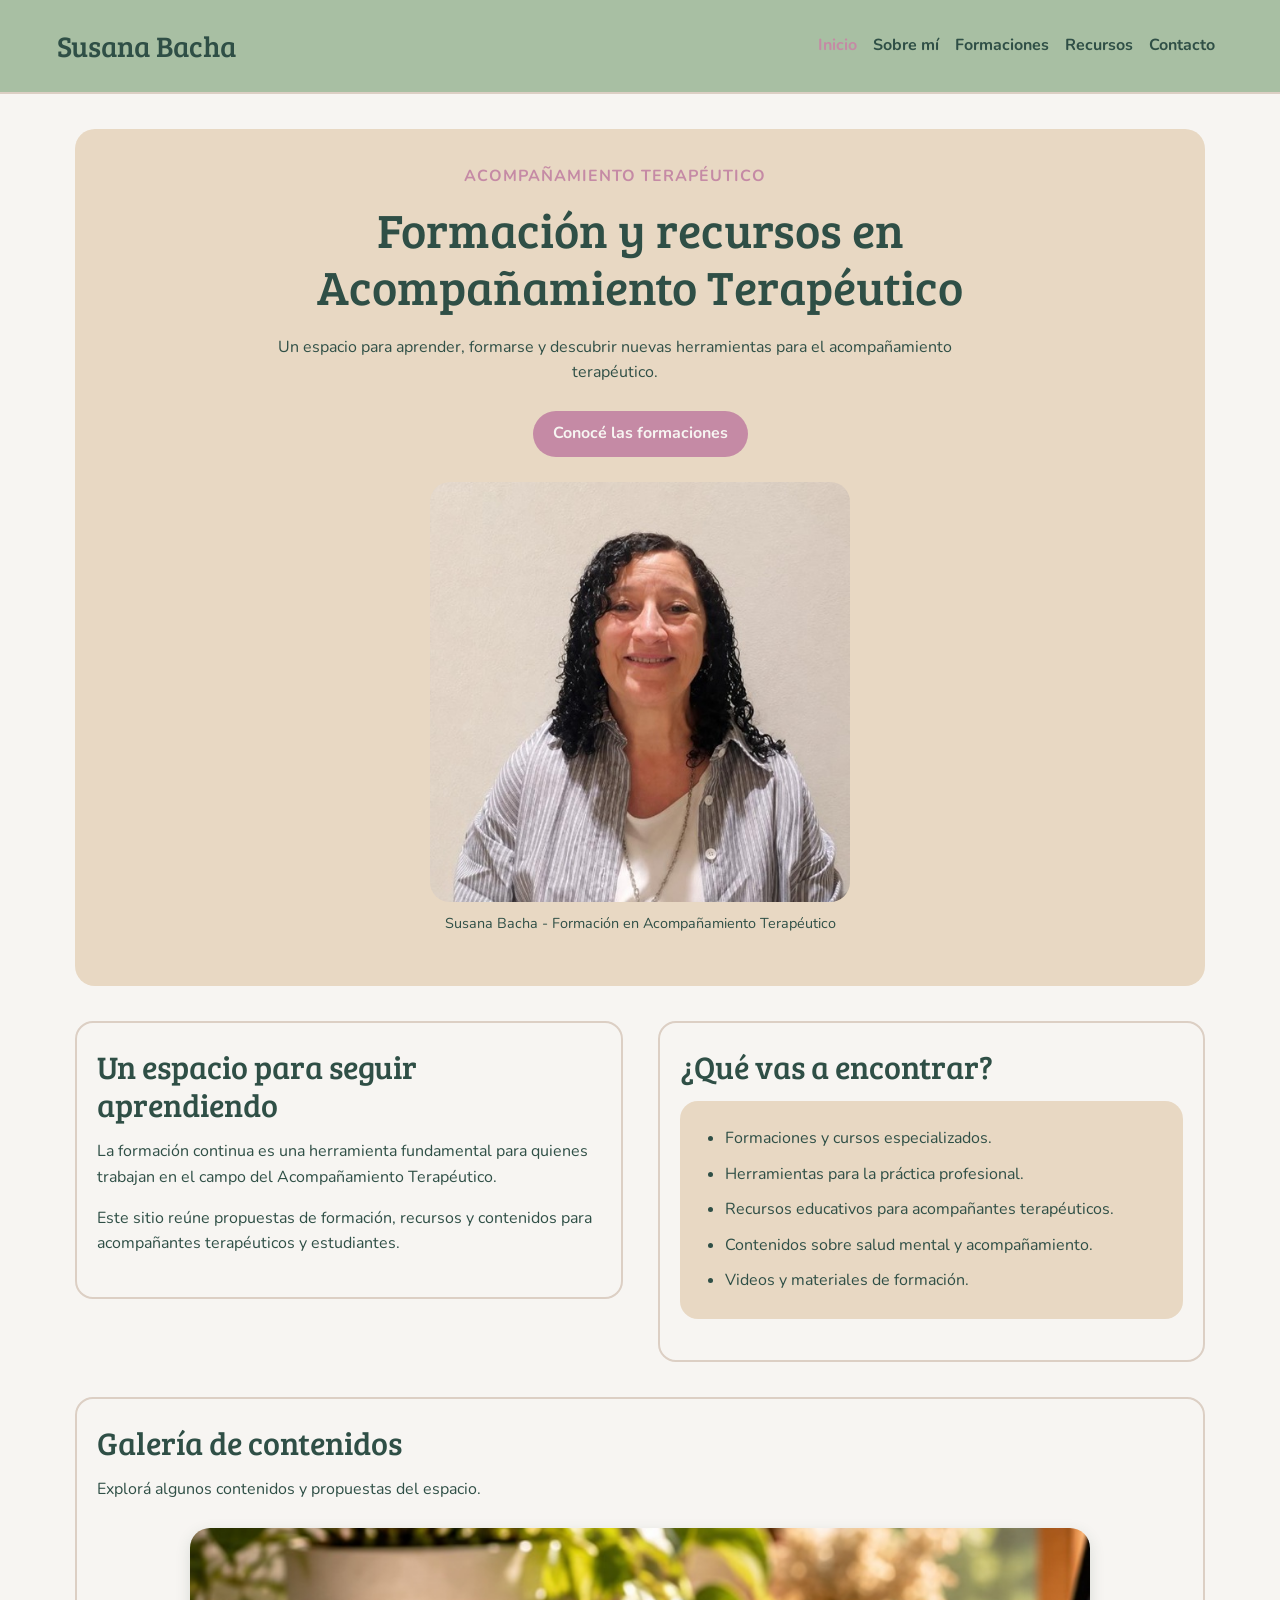
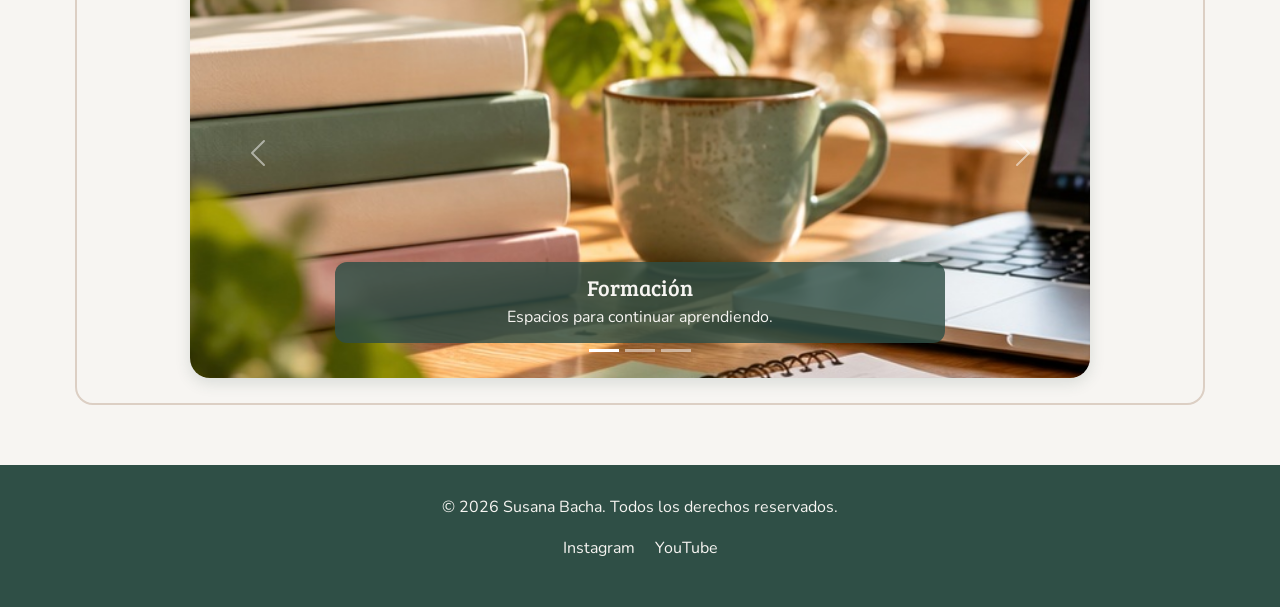
==== commit 0404b755: "Add files via upload" ====
--- a/susanabacha/index.html
+++ b/susanabacha/index.html
@@ -13,6 +13,11 @@
         href="https://cdn.jsdelivr.net/npm/bootstrap@5.3.8/dist/css/bootstrap.min.css"
         rel="stylesheet">
 
+    <!-- Google Fonts -->
+    <link
+        href="https://fonts.googleapis.com/css2?family=Bree+Serif&family=Nunito:wght@400;600;700&display=swap"
+        rel="stylesheet">
+
     <!-- CSS propio -->
     <link rel="stylesheet" href="styles/styles.css">
 
@@ -21,8 +26,7 @@
 
 <body>
 
-    <!-- NAVBAR BOOTSTRAP -->
-
+    <!-- NAVBAR -->
     <nav class="navbar navbar-expand-lg site-navbar">
 
         <div class="container-fluid">
@@ -90,10 +94,13 @@
     <main class="home-grid">
 
         <!-- HERO -->
-
         <section class="hero">
 
             <div class="hero-content">
+
+                <p class="eyebrow">
+                    Acompañamiento Terapéutico
+                </p>
 
                 <h1>
                     Formación y recursos en Acompañamiento Terapéutico
@@ -128,7 +135,6 @@
 
 
         <!-- SOBRE EL SITIO -->
-
         <section class="content-section about-section">
 
             <div class="section-content">
@@ -140,18 +146,20 @@
                 <p>
                     La formación continua es una herramienta fundamental
                     para quienes trabajan en el campo del Acompañamiento
-                    Terapéutico. Este sitio reúne propuestas de formación,
-                    recursos y contenidos para acompañantes terapéuticos
-                    y estudiantes.
+                    Terapéutico.
                 </p>
 
+                <p>
+                    Este sitio reúne propuestas de formación, recursos y
+                    contenidos para acompañantes terapéuticos y estudiantes.
+                </p>
+
             </div>
 
         </section>
 
 
         <!-- RECURSOS -->
-
         <section class="content-section resources-section">
 
             <div class="section-content">
@@ -189,8 +197,7 @@
         </section>
 
 
-        <!-- CAROUSEL BOOTSTRAP -->
-
+        <!-- CAROUSEL -->
         <section class="content-section featured-section">
 
             <div class="section-content">
@@ -209,8 +216,7 @@
                     class="carousel slide custom-carousel"
                     data-bs-ride="carousel">
 
-                    <!-- Indicadores -->
-
+                    <!-- INDICADORES -->
                     <div class="carousel-indicators">
 
                         <button
@@ -239,8 +245,7 @@
                     </div>
 
 
-                    <!-- Imágenes -->
-
+                    <!-- IMÁGENES -->
                     <div class="carousel-inner">
 
                         <div class="carousel-item active">
@@ -248,7 +253,7 @@
                             <img
                                 src="images/carousel1.jpg"
                                 class="d-block w-100"
-                                alt="Material de formación">
+                                alt="Espacio de formación">
 
                             <div class="carousel-caption">
 
@@ -270,7 +275,7 @@
                             <img
                                 src="images/carousel2.jpg"
                                 class="d-block w-100"
-                                alt="Recursos para acompañantes terapéuticos">
+                                alt="Recursos para la práctica profesional">
 
                             <div class="carousel-caption">
 
@@ -292,7 +297,7 @@
                             <img
                                 src="images/carousel3.jpg"
                                 class="d-block w-100"
-                                alt="Contenido sobre Acompañamiento Terapéutico">
+                                alt="Acompañamiento">
 
                             <div class="carousel-caption">
 
@@ -311,8 +316,7 @@
                     </div>
 
 
-                    <!-- Botón anterior -->
-
+                    <!-- ANTERIOR -->
                     <button
                         class="carousel-control-prev"
                         type="button"
@@ -331,8 +335,7 @@
                     </button>
 
 
-                    <!-- Botón siguiente -->
-
+                    <!-- SIGUIENTE -->
                     <button
                         class="carousel-control-next"
                         type="button"
@@ -359,6 +362,7 @@
     </main>
 
 
+    <!-- FOOTER -->
     <footer class="site-footer">
 
         <p>
--- a/susanabacha/styles/styles.css
+++ b/susanabacha/styles/styles.css
@@ -1,9 +1,6 @@
-@import url('https://fonts.googleapis.com/css2?family=Bree+Serif&family=Nunito:wght@400;600;700&display=swap');
-
-
-/* =========================================
-   RESET Y BOX MODEL
-   ========================================= */
+/* ==================================================
+   RESET
+================================================== */
 
 * {
     margin: 0;
@@ -12,9 +9,9 @@
 }
 
 
-/* =========================================
+/* ==================================================
    VARIABLES
-   ========================================= */
+================================================== */
 
 :root {
     --verde-profundo: #2F4F46;
@@ -26,55 +23,48 @@
 }
 
 
-/* =========================================
+/* ==================================================
    ESTILOS GENERALES
-   ========================================= */
+================================================== */
+
+html {
+    scroll-behavior: smooth;
+}
 
 body {
-    font-family: 'Nunito', Arial, sans-serif;
-
+    font-family: "Nunito", Arial, sans-serif;
     background-color: var(--blanco);
-
     color: var(--verde-profundo);
-
     line-height: 1.6;
 }
 
 main {
     width: 100%;
-
-    padding: 20px;
 }
 
 h1,
 h2,
 h3 {
-    font-family: 'Bree Serif', Georgia, serif;
-
+    font-family: "Bree Serif", Georgia, serif;
     color: var(--verde-profundo);
 }
 
 h1 {
-    font-size: 2.2rem;
-
+    font-size: 2.3rem;
     margin-bottom: 20px;
 }
 
 h2 {
     font-size: 1.8rem;
-
     margin-bottom: 15px;
 }
 
 h3 {
     font-size: 1.4rem;
-
     margin-bottom: 10px;
 }
 
 p {
-    font-size: 1rem;
-
     margin-bottom: 15px;
 }
 
@@ -83,107 +73,77 @@
 }
 
 
-/* =========================================
-   NAVBAR BOOTSTRAP PERSONALIZADA
-   ========================================= */
+/* ==================================================
+   NAVBAR BOOTSTRAP
+================================================== */
 
 .site-navbar {
     background-color: var(--verde-salvia);
-
     padding: 15px 20px;
-
     border-bottom: 2px solid var(--arena);
 }
 
-.site-brand {
-    font-family: 'Bree Serif', Georgia, serif;
-
-    font-size: 2rem;
-
-    color: var(--verde-profundo) !important;
+.site-navbar .site-brand {
+    font-family: "Bree Serif", Georgia, serif;
+    font-size: 1.8rem;
+    color: var(--verde-profundo);
+    transition: all 0.3s ease;
+}
+
+.site-navbar .site-brand:hover {
+    color: var(--rosa-malva);
+    transform: translateY(-2px);
+}
+
+.site-navbar .site-brand:focus {
+    color: var(--rosa-malva);
+    outline: 2px solid var(--rosa-malva);
+    outline-offset: 3px;
 }
 
 .site-navbar .nav-link {
     color: var(--verde-profundo);
-
     font-weight: 700;
-
     padding: 8px 12px;
-
     border-radius: 8px;
-
-    transition:
-        background-color 0.3s ease,
-        color 0.3s ease,
-        transform 0.2s ease;
-}
-
-
-/* =========================================
-   NAVBAR - HOVER
-   ========================================= */
+    transition: all 0.3s ease;
+}
 
 .site-navbar .nav-link:hover {
     background-color: var(--beige);
-
     color: var(--rosa-malva);
-
     transform: translateY(-2px);
 }
-
-
-/* =========================================
-   NAVBAR - FOCUS
-   ========================================= */
 
 .site-navbar .nav-link:focus {
     background-color: var(--beige);
-
     color: var(--verde-profundo);
-
     outline: 2px solid var(--rosa-malva);
-
     outline-offset: 2px;
 }
-
-
-/* =========================================
-   NAVBAR - ACTIVE
-   ========================================= */
 
 .site-navbar .nav-link:active {
     background-color: var(--rosa-malva);
-
-    color: var(--blanco);
-}
-
-
-/* =========================================
-   NAVBAR - ESTADO ACTIVO
-   ========================================= */
+    color: var(--blanco);
+}
 
 .site-navbar .nav-link.active {
     color: var(--rosa-malva);
 }
 
 
-/* =========================================
-   BOTÓN HAMBURGUESA
-   ========================================= */
+/* ==================================================
+   HAMBURGER
+================================================== */
 
 .site-navbar .navbar-toggler {
     border: 2px solid var(--verde-profundo);
-
     padding: 8px;
-
-    transition:
-        background-color 0.3s ease,
-        transform 0.2s ease;
+    transition: all 0.3s ease;
 }
 
 .site-navbar .navbar-toggler:hover {
     background-color: var(--beige);
-
     transform: scale(1.05);
 }
 
@@ -196,39 +156,99 @@
 }
 
 
-/* =========================================
+/* ==================================================
    GRID PRINCIPAL
-   ========================================= */
-
-.home-grid,
+================================================== */
+
+.home-grid {
+    display: grid;
+
+    grid-template-columns: 1fr;
+
+    grid-template-areas:
+        "hero"
+        "about"
+        "resources"
+        "featured";
+
+    gap: 25px;
+
+    width: 100%;
+
+    padding: 20px;
+}
+
 .formations-grid {
     display: grid;
 
     grid-template-columns: 1fr;
 
+    grid-template-areas:
+        "hero"
+        "intro"
+        "courses"
+        "benefits";
+
     gap: 25px;
 
     width: 100%;
-}
-
-
-/* =========================================
+
+    padding: 20px;
+}
+
+
+/* ==================================================
+   GRID AREAS
+================================================== */
+
+.home-grid .hero {
+    grid-area: hero;
+}
+
+.about-section {
+    grid-area: about;
+}
+
+.resources-section {
+    grid-area: resources;
+}
+
+.featured-section {
+    grid-area: featured;
+}
+
+.formations-grid .hero {
+    grid-area: hero;
+}
+
+.formations-intro {
+    grid-area: intro;
+}
+
+.courses-section {
+    grid-area: courses;
+}
+
+.benefits-section {
+    grid-area: benefits;
+}
+
+
+/* ==================================================
    HERO
-   ========================================= */
+================================================== */
 
 .hero {
     background-color: var(--beige);
 
-    padding: 30px 20px;
+    padding: 35px 25px;
 
     border-radius: 20px;
 
     display: flex;
-
     flex-direction: column;
 
     justify-content: center;
-
     align-items: center;
 
     gap: 25px;
@@ -237,18 +257,26 @@
 }
 
 .hero-content {
-    flex: 1;
+    width: 100%;
+    max-width: 750px;
+}
+
+.eyebrow {
+    color: var(--rosa-malva);
+    font-weight: 700;
+    text-transform: uppercase;
+    letter-spacing: 1px;
+    margin-bottom: 10px;
 }
 
 .hero-content p {
-    max-width: 650px;
+    max-width: 700px;
 }
 
 .hero figure {
     width: 100%;
 
     display: flex;
-
     flex-direction: column;
 
     align-items: center;
@@ -258,9 +286,7 @@
 
 .hero img {
     width: 100%;
-
-    max-width: 400px;
-
+    max-width: 420px;
     border-radius: 20px;
 }
 
@@ -269,14 +295,12 @@
 }
 
 
-/* =========================================
+/* ==================================================
    SECCIONES
-   ========================================= */
+================================================== */
 
 .content-section {
     width: 100%;
-
-    padding: 20px 0;
 }
 
 .section-content {
@@ -287,65 +311,6 @@
     border: 2px solid var(--arena);
 
     border-radius: 18px;
-}
-
-.section-heading {
-    margin-bottom: 20px;
-}
-
-
-/* =========================================
-   LISTAS
-   ========================================= */
-
-.feature-list {
-    background-color: var(--beige);
-
-    padding: 25px 25px 25px 45px;
-
-    border-radius: 18px;
-
-    display: flex;
-
-    flex-direction: column;
-
-    gap: 10px;
-}
-
-.feature-list li {
-    margin: 0;
-}
-
-
-/* =========================================
-   TARJETAS
-   ========================================= */
-
-.card-container {
-    display: flex;
-
-    flex-direction: column;
-
-    justify-content: center;
-
-    align-items: stretch;
-
-    gap: 20px;
-}
-
-.card {
-    flex: 1;
-
-    background-color: var(--blanco);
-
-    border: 2px solid var(--arena);
-
-    border-radius: 18px;
-
-    padding: 25px 20px;
-
-    box-shadow:
-        0 4px 10px rgba(47, 79, 70, 0.08);
 
     transition:
         transform 0.3s ease,
@@ -353,10 +318,71 @@
         border-color 0.3s ease;
 }
 
-
-/* =========================================
-   TARJETAS - HOVER
-   ========================================= */
+.section-content:hover {
+    border-color: var(--rosa-malva);
+
+    box-shadow:
+        0 8px 20px rgba(47, 79, 70, 0.10);
+}
+
+
+/* ==================================================
+   LISTAS
+================================================== */
+
+.feature-list {
+    background-color: var(--beige);
+
+    padding: 25px 25px 25px 45px;
+
+    border-radius: 18px;
+
+    display: flex;
+    flex-direction: column;
+
+    gap: 10px;
+}
+
+.feature-list li {
+    margin: 0;
+}
+
+
+/* ==================================================
+   CARDS
+================================================== */
+
+.card-container {
+    display: flex;
+
+    flex-direction: column;
+
+    justify-content: center;
+
+    align-items: stretch;
+
+    gap: 20px;
+}
+
+.card {
+    flex: 1;
+
+    background-color: var(--blanco);
+
+    border: 2px solid var(--arena);
+
+    border-radius: 18px;
+
+    padding: 25px 20px;
+
+    box-shadow:
+        0 4px 10px rgba(47, 79, 70, 0.08);
+
+    transition:
+        transform 0.3s ease,
+        box-shadow 0.3s ease,
+        border-color 0.3s ease;
+}
 
 .card:hover {
     transform: translateY(-5px);
@@ -367,11 +393,6 @@
         0 8px 20px rgba(47, 79, 70, 0.15);
 }
 
-
-/* =========================================
-   TARJETAS - FOCUS
-   ========================================= */
-
 .card:focus-within {
     border-color: var(--rosa-malva);
 
@@ -380,9 +401,9 @@
 }
 
 
-/* =========================================
+/* ==================================================
    BOTONES
-   ========================================= */
+================================================== */
 
 .button-link {
     display: inline-block;
@@ -399,17 +420,8 @@
 
     margin-top: 10px;
 
-    transition:
-        background-color 0.3s ease,
-        color 0.3s ease,
-        transform 0.2s ease,
-        box-shadow 0.3s ease;
-}
-
-
-/* =========================================
-   BOTONES - HOVER
-   ========================================= */
+    transition: all 0.3s ease;
+}
 
 .button-link:hover {
     background-color: var(--verde-profundo);
@@ -422,11 +434,6 @@
         0 5px 12px rgba(47, 79, 70, 0.2);
 }
 
-
-/* =========================================
-   BOTONES - FOCUS
-   ========================================= */
-
 .button-link:focus {
     background-color: var(--verde-profundo);
 
@@ -437,11 +444,6 @@
     outline-offset: 3px;
 }
 
-
-/* =========================================
-   BOTONES - ACTIVE
-   ========================================= */
-
 .button-link:active {
     background-color: var(--rosa-malva);
 
@@ -453,11 +455,13 @@
 }
 
 
-/* =========================================
-   CAROUSEL BOOTSTRAP
-   ========================================= */
+/* ==================================================
+   CAROUSEL
+================================================== */
 
 .custom-carousel {
+    width: 100%;
+
     max-width: 900px;
 
     margin: 25px auto 0;
@@ -473,74 +477,69 @@
 .custom-carousel .carousel-item img {
     width: 100%;
 
-    height: 350px;
+    height: 300px;
 
     object-fit: cover;
 }
 
 
-/* =========================================
-   CAROUSEL CAPTIONS
-   ========================================= */
+/* ==================================================
+   CAROUSEL CAPTION
+================================================== */
 
 .custom-carousel .carousel-caption {
-    background-color: rgba(47, 79, 70, 0.78);
-
-    padding: 15px;
+    background-color: rgba(47, 79, 70, 0.82);
+
+    padding: 12px;
 
     border-radius: 12px;
+
+    margin: 0 10px 15px;
 }
 
 .custom-carousel .carousel-caption h3 {
     color: var(--blanco);
-
     margin-bottom: 5px;
 }
 
 .custom-carousel .carousel-caption p {
     color: var(--blanco);
-
     margin-bottom: 0;
 }
 
 
-/* =========================================
-   CAROUSEL - CONTROLES
-   ========================================= */
+/* ==================================================
+   CAROUSEL CONTROLES
+================================================== */
 
 .custom-carousel .carousel-control-prev,
 .custom-carousel .carousel-control-next {
-    transition:
-        background-color 0.3s ease,
-        opacity 0.3s ease;
+    transition: all 0.3s ease;
 }
 
 .custom-carousel .carousel-control-prev:hover,
 .custom-carousel .carousel-control-next:hover {
-    background-color: rgba(47, 79, 70, 0.2);
+    background-color: rgba(47, 79, 70, 0.20);
 }
 
 .custom-carousel .carousel-control-prev:focus,
 .custom-carousel .carousel-control-next:focus {
     outline: 3px solid var(--rosa-malva);
-
     outline-offset: -3px;
 }
 
 .custom-carousel .carousel-control-prev:active,
 .custom-carousel .carousel-control-next:active {
-    background-color: rgba(197, 138, 165, 0.5);
-}
-
-
-/* =========================================
-   CAROUSEL - INDICADORES
-   ========================================= */
+    background-color: rgba(197, 138, 165, 0.50);
+}
+
+
+/* ==================================================
+   CAROUSEL INDICADORES
+================================================== */
 
 .custom-carousel .carousel-indicators button {
-    transition:
-        opacity 0.3s ease,
-        transform 0.2s ease;
+    transition: all 0.3s ease;
 }
 
 .custom-carousel .carousel-indicators button:hover {
@@ -549,14 +548,71 @@
 
 .custom-carousel .carousel-indicators button:focus {
     outline: 2px solid var(--rosa-malva);
-
     outline-offset: 3px;
 }
 
-
-/* =========================================
+.custom-carousel .carousel-indicators button:active {
+    transform: scale(0.9);
+}
+
+
+/* ==================================================
+   PÁGINAS INTERNAS
+================================================== */
+
+.inner-page {
+    padding: 20px;
+}
+
+.inner-page > .hero {
+    margin-bottom: 25px;
+}
+
+
+/* ==================================================
+   CONTACTO
+================================================== */
+
+.contact-grid {
+    display: grid;
+
+    grid-template-columns: 1fr;
+
+    gap: 25px;
+
+    padding: 20px;
+}
+
+.form-label {
+    font-weight: 700;
+    color: var(--verde-profundo);
+}
+
+.form-control {
+    border: 2px solid var(--arena);
+
+    border-radius: 8px;
+
+    padding: 10px;
+
+    transition: all 0.3s ease;
+}
+
+.form-control:hover {
+    border-color: var(--verde-salvia);
+}
+
+.form-control:focus {
+    border-color: var(--rosa-malva);
+
+    box-shadow:
+        0 0 0 3px rgba(197, 138, 165, 0.20);
+}
+
+
+/* ==================================================
    FOOTER
-   ========================================= */
+================================================== */
 
 .site-footer {
     background-color: var(--verde-profundo);
@@ -574,12 +630,24 @@
     margin-bottom: 15px;
 }
 
+.site-footer ul {
+    list-style: none;
+
+    display: flex;
+
+    justify-content: center;
+
+    align-items: center;
+
+    gap: 20px;
+
+    padding: 0;
+}
+
 .site-footer a {
     color: var(--blanco);
 
-    transition:
-        color 0.3s ease,
-        transform 0.2s ease;
+    transition: all 0.3s ease;
 }
 
 .site-footer a:hover {
@@ -598,24 +666,45 @@
     color: var(--beige);
 }
 
-.site-footer ul {
-    list-style: none;
-
-    display: flex;
-
-    justify-content: center;
-
-    align-items: center;
-
-    gap: 20px;
-}
-
-
-/* =========================================
-   RESPONSIVE DESKTOP
-   ========================================= */
+
+/* ==================================================
+   RESPONSIVE - TABLET
+================================================== */
+
+@media (min-width: 768px) {
+
+    .card-container {
+        flex-direction: row;
+    }
+
+    .contact-grid {
+        grid-template-columns: 1fr 1fr;
+    }
+
+    .custom-carousel .carousel-item img {
+        height: 400px;
+    }
+
+}
+
+
+/* ==================================================
+   RESPONSIVE - DESKTOP
+================================================== */
 
 @media (min-width: 1024px) {
+
+    h1 {
+        font-size: 3rem;
+    }
+
+    h2 {
+        font-size: 2rem;
+    }
+
+    .site-navbar {
+        padding: 18px 45px;
+    }
 
     .home-grid {
         max-width: 1200px;
@@ -630,66 +719,44 @@
             "featured featured";
 
         gap: 35px;
-    }
-
+
+        padding: 35px;
+    }
 
     .formations-grid {
         max-width: 1200px;
 
         margin: 0 auto;
 
-        grid-template-columns: 1fr 1fr 1fr;
+        grid-template-columns: 1fr 1fr;
 
         grid-template-areas:
-            "hero hero hero"
-            "intro intro intro"
-            "courses courses courses"
-            "benefits benefits benefits";
+            "hero hero"
+            "intro intro"
+            "courses benefits";
 
         gap: 35px;
-    }
-
-
-    .hero {
-        flex-direction: row;
-
-        justify-content: space-between;
-
-        align-items: center;
-
-        padding: 45px;
-
-        gap: 50px;
-
-        text-align: left;
-    }
-
-
-    .hero figure {
-        flex: 0 1 400px;
-    }
-
-
-    .card-container {
-        flex-direction: row;
-
-        justify-content: center;
-
-        align-items: stretch;
-
-        gap: 25px;
-    }
-
-
-    h1 {
-        font-size: 2.8rem;
-    }
-
-
-    h2 {
-        font-size: 2rem;
-    }
-
+
+        padding: 35px;
+    }
+
+    .inner-page {
+        max-width: 1200px;
+
+        margin: 0 auto;
+
+        padding: 35px;
+    }
+
+    .contact-grid {
+        max-width: 1200px;
+
+        margin: 0 auto;
+
+        grid-template-columns: 1fr 1fr;
+
+        padding: 35px;
+    }
 
     .custom-carousel .carousel-item img {
         height: 450px;
